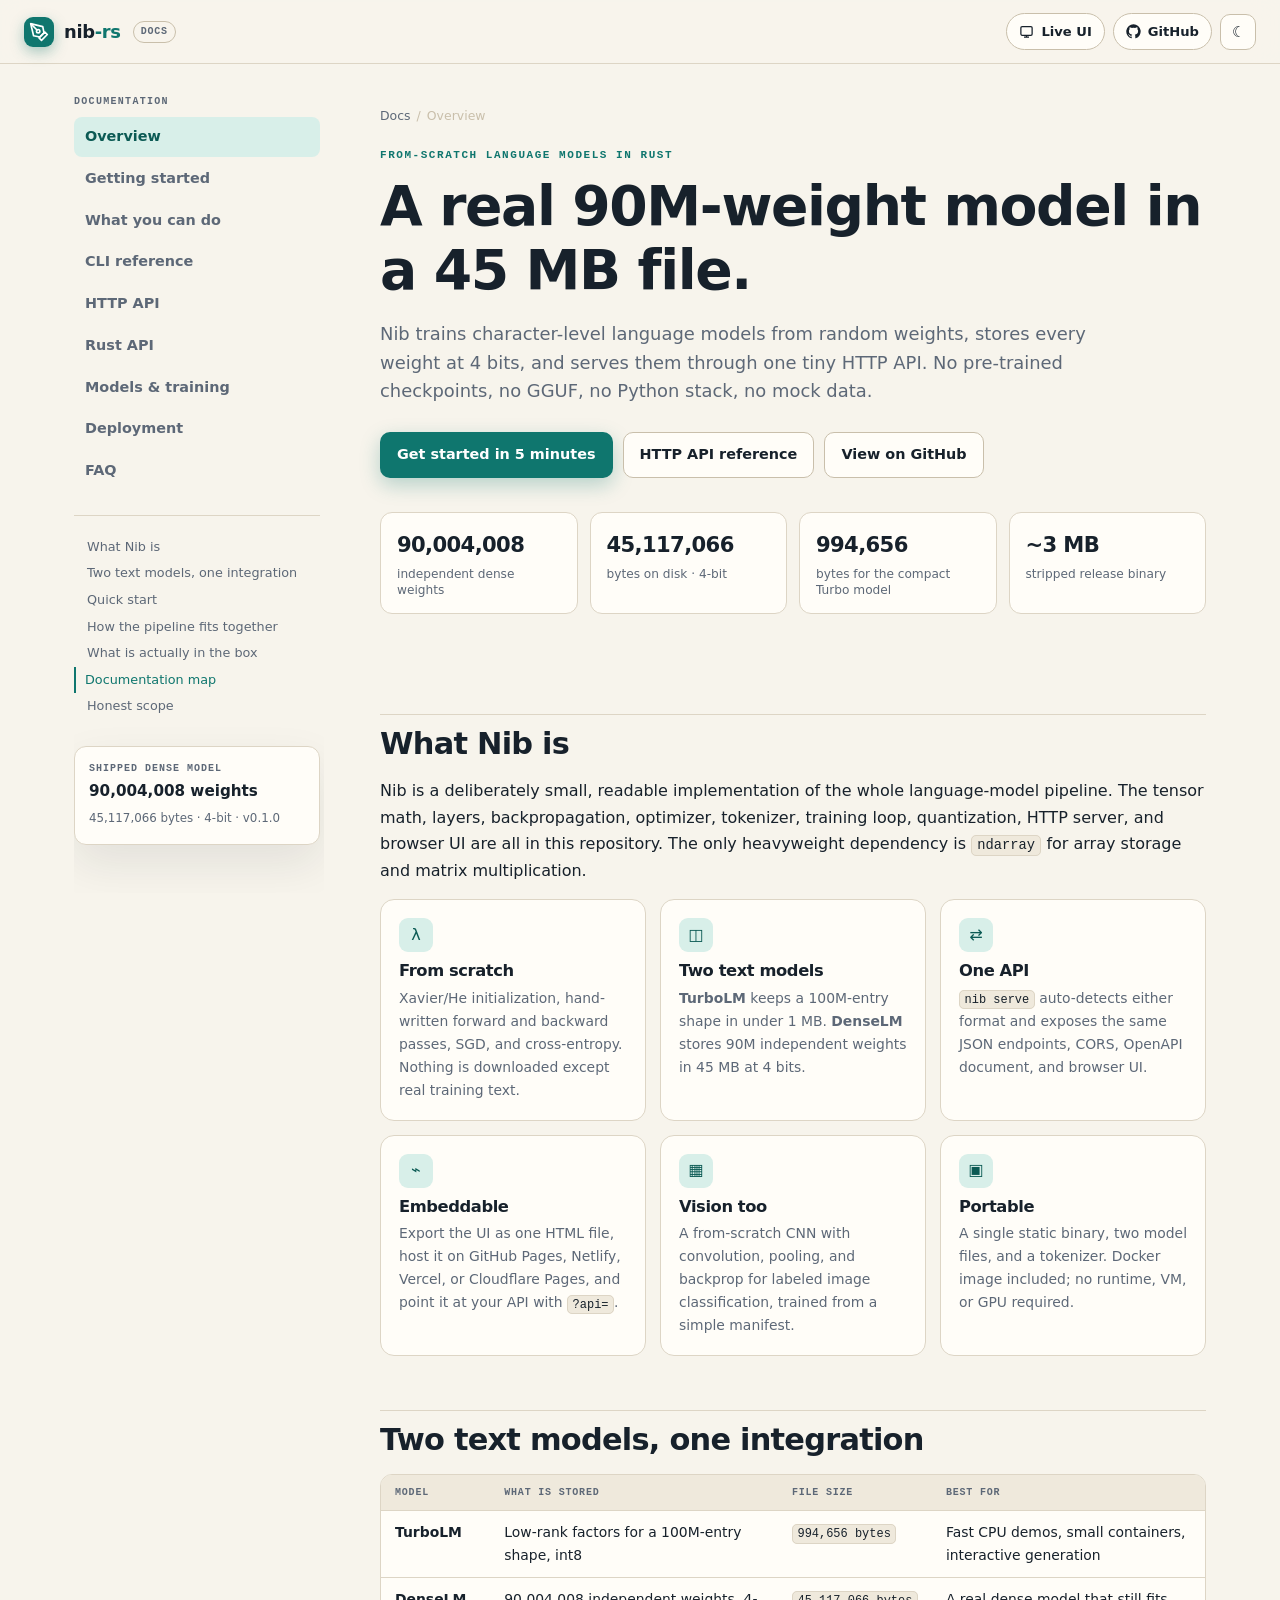
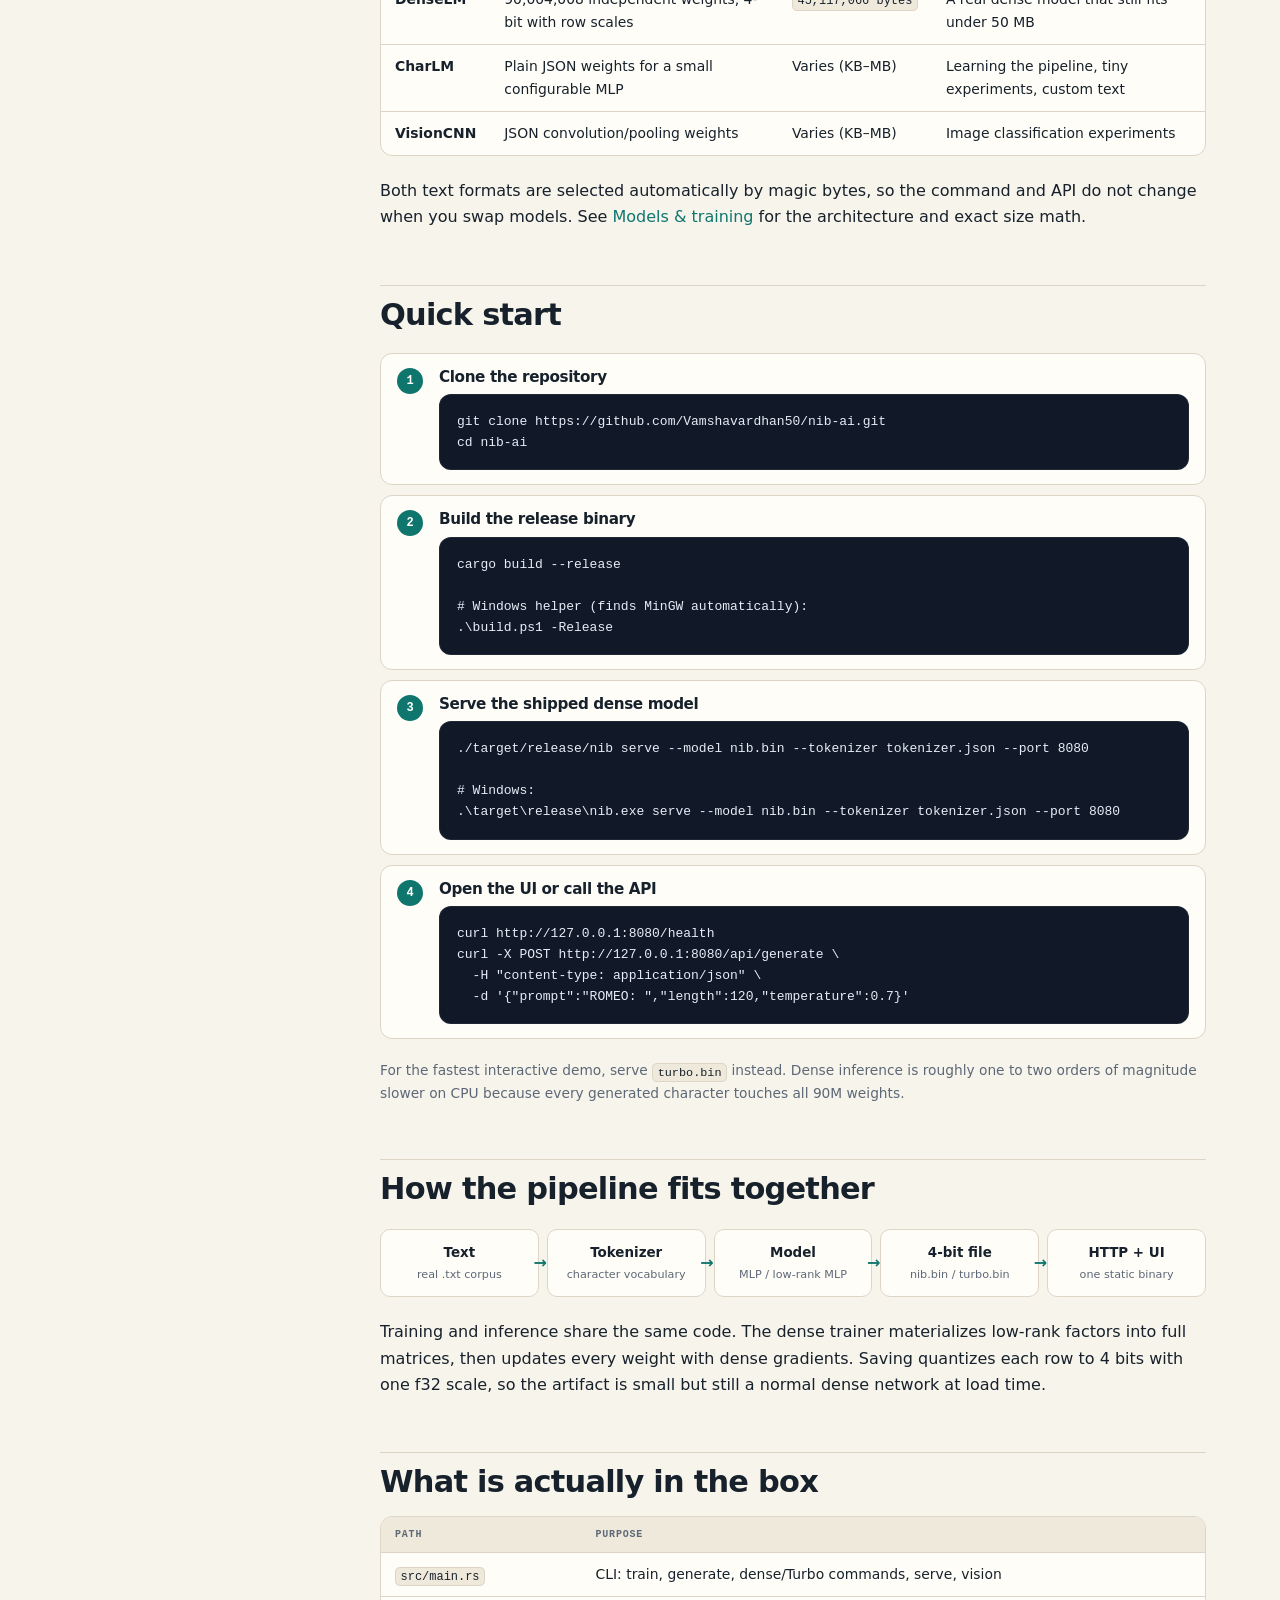
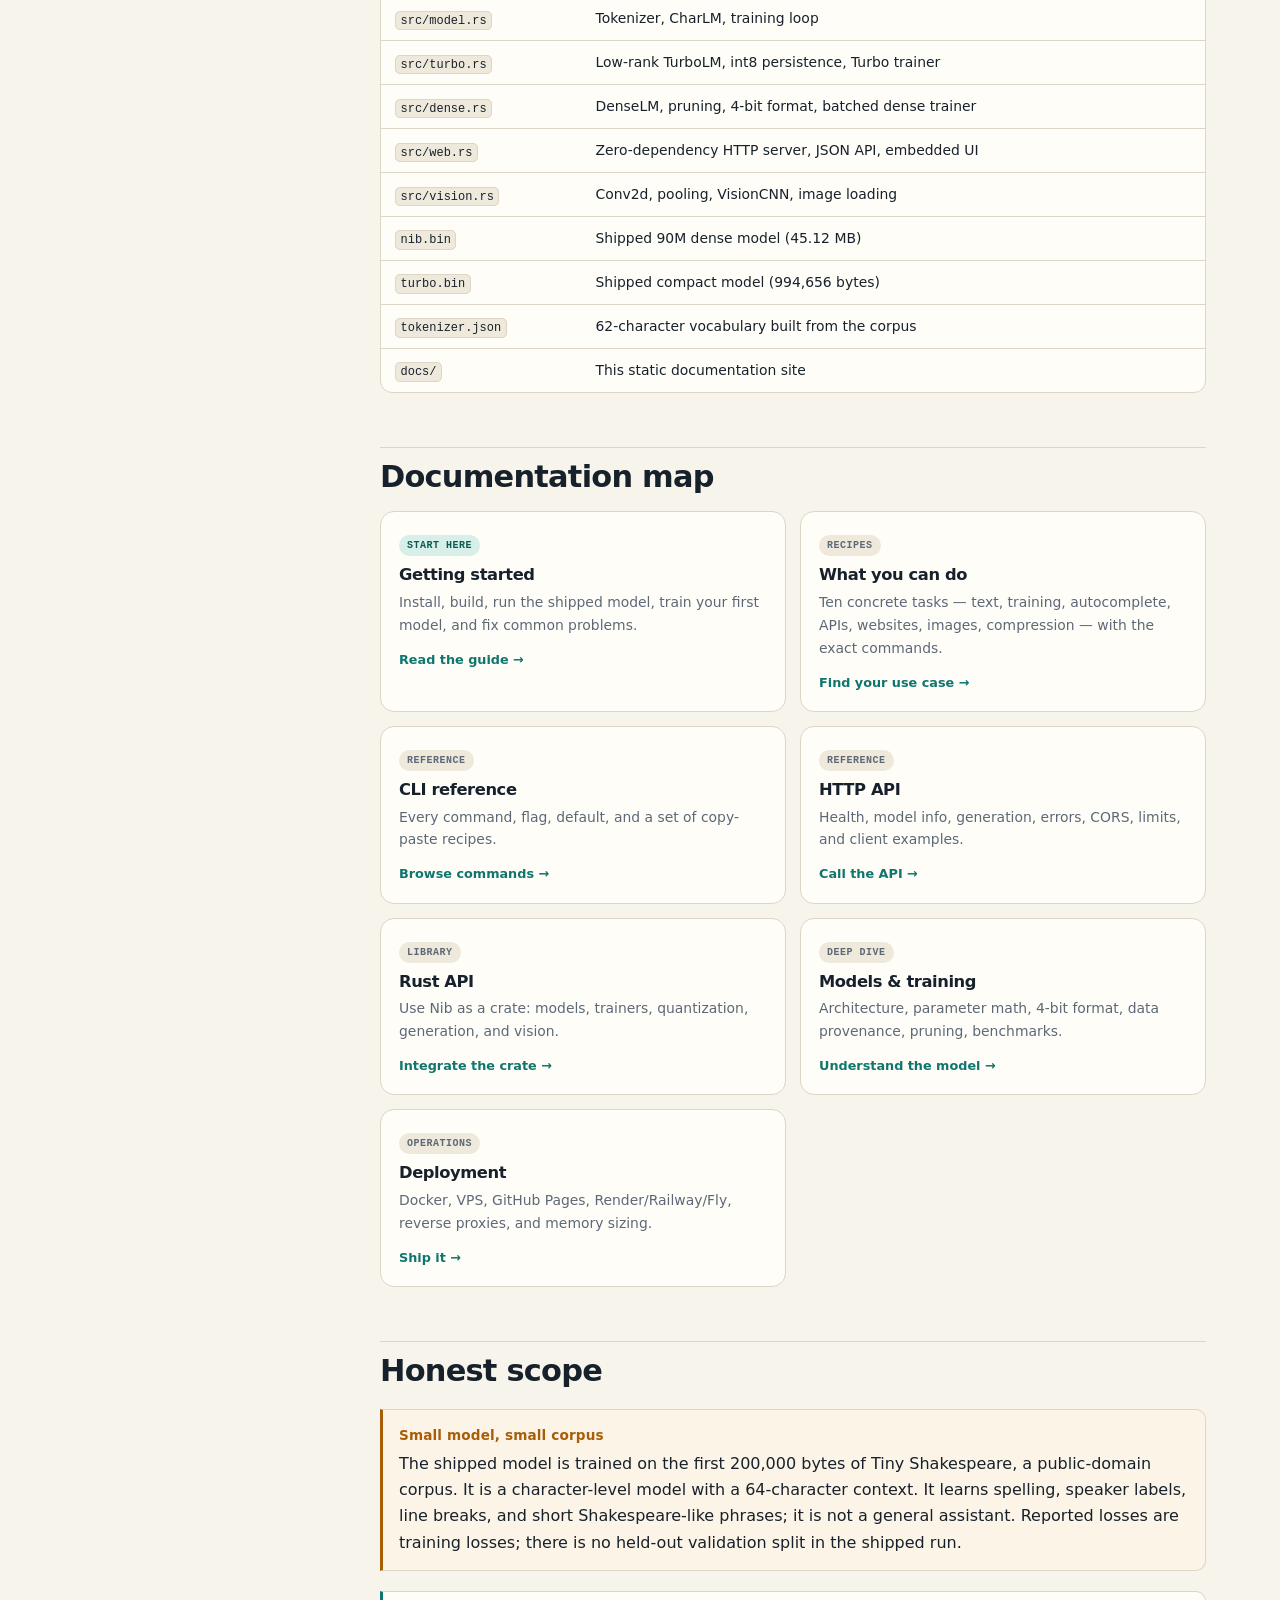
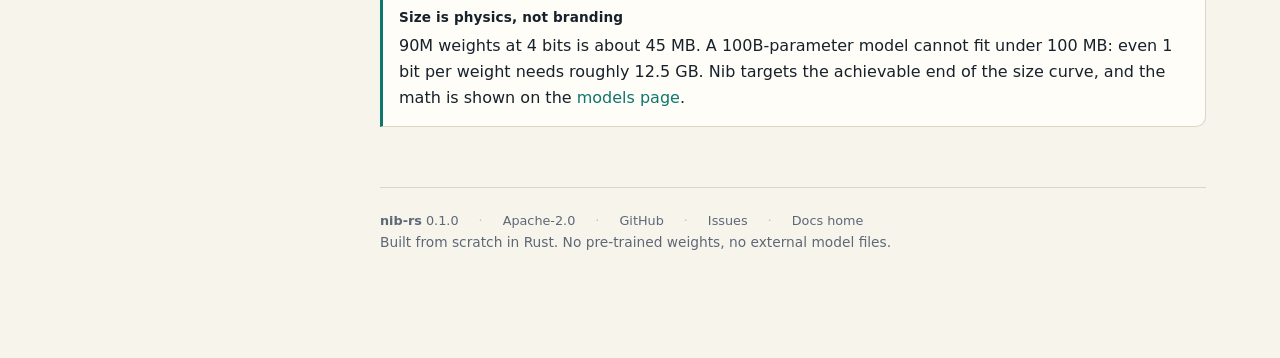
==== docs/index.html @ 8bdc263a "feat: ship pruned 90M dense model and full documentation site - Dense artifact is now 90,004,008 wei" ====
<!doctype html>
<html lang="en">
<head>
<meta charset="utf-8">
<meta name="viewport" content="width=device-width, initial-scale=1">
<title>nib-rs documentation</title>
<meta name="description" content="Nib is a from-scratch Rust language-model toolkit: a real 90M-weight model in a 45 MB file, a compact 1 MB model, a zero-dependency HTTP API, and an embeddable UI.">
<meta name="theme-color" content="#0f766e">
<link rel="canonical" href="https://vamshavardhan50.github.io/nib-ai/docs/">
<meta property="og:type" content="website">
<meta property="og:site_name" content="nib-rs docs">
<meta property="og:title" content="nib-rs documentation">
<meta property="og:description" content="Nib is a from-scratch Rust language-model toolkit: a real 90M-weight model in a 45 MB file, a compact 1 MB model, a zero-dependency HTTP API, and an embeddable UI.">
<meta property="og:url" content="https://vamshavardhan50.github.io/nib-ai/docs/">
<meta name="twitter:card" content="summary">
<link rel="icon" href="data:image/svg+xml,%3Csvg xmlns='http://www.w3.org/2000/svg' viewBox='0 0 32 32'%3E%3Crect width='32' height='32' rx='8' fill='%230f766e'/%3E%3Ctext x='16' y='23' font-family='monospace' font-size='20' font-weight='bold' fill='%23e8fdf5' text-anchor='middle'%3En%3C/text%3E%3C/svg%3E">
<link rel="stylesheet" href="style.css">
<script>
  try {
    var saved = localStorage.getItem("nib-docs-theme");
    if (saved === "light" || saved === "dark") document.documentElement.dataset.theme = saved;
  } catch (e) {}
</script>
</head>
<body>
<a class="skip" href="#main">Skip to content</a>

<header class="topbar">
  <a class="brand" href="index.html" aria-label="nib-rs documentation home">
    <svg class="brand-mark" viewBox="0 0 24 24" fill="none" stroke="currentColor" stroke-width="2" stroke-linecap="round" stroke-linejoin="round" aria-hidden="true">
      <path d="M12 19l7-7 3 3-7 7-3-3z"></path>
      <path d="M18 13l-1.5-7.5L2 2l3.5 14.5L13 18l5-5z"></path>
      <path d="M2 2l7.586 7.586"></path>
      <circle cx="11" cy="11" r="2"></circle>
    </svg>
    <span class="brand-name">nib<span class="brand-suffix">-rs</span></span>
    <span class="brand-tag">docs</span>
  </a>
  <div class="topbar-actions">
    <a class="pill" href="../index.html" title="Open the browser UI">
      <svg viewBox="0 0 24 24" fill="none" stroke="currentColor" stroke-width="2" aria-hidden="true"><rect x="3" y="4" width="18" height="14" rx="2"></rect><path d="M8 21h8M12 18v3"></path></svg>
      <span class="label">Live UI</span>
    </a>
    <a class="pill" href="https://github.com/Vamshavardhan50/nib-ai" rel="noopener" title="GitHub repository">
      <svg viewBox="0 0 24 24" fill="currentColor" aria-hidden="true"><path d="M12 .5a11.5 11.5 0 0 0-3.64 22.42c.58.1.79-.25.79-.56v-2.17c-3.22.7-3.9-1.37-3.9-1.37-.53-1.34-1.29-1.7-1.29-1.7-1.05-.72.08-.71.08-.71 1.16.08 1.77 1.2 1.77 1.2 1.03 1.77 2.7 1.26 3.36.96.1-.75.4-1.26.73-1.55-2.57-.29-5.27-1.28-5.27-5.7 0-1.26.45-2.29 1.19-3.1-.12-.29-.52-1.46.11-3.05 0 0 .97-.31 3.18 1.18a11 11 0 0 1 5.8 0c2.2-1.49 3.17-1.18 3.17-1.18.63 1.59.23 2.76.12 3.05.74.81 1.18 1.84 1.18 3.1 0 4.43-2.7 5.4-5.28 5.69.41.36.78 1.06.78 2.14v3.17c0 .31.21.67.8.56A11.5 11.5 0 0 0 12 .5z"></path></svg>
      <span class="label">GitHub</span>
    </a>
    <button class="icon-btn" id="themeToggle" type="button" aria-label="Toggle theme">☾</button>
    <button class="icon-btn" id="menuToggle" type="button" aria-label="Open navigation" aria-expanded="false" aria-controls="sidebar">☰</button>
  </div>
</header>

<div class="shell">
  <aside class="sidebar" id="sidebar">
    <nav aria-label="Documentation">
      <p class="nav-label">Documentation</p>
      <a href="index.html">Overview</a>
        <a href="getting-started.html">Getting started</a>
        <a href="use-cases.html">What you can do</a>
        <a href="cli.html">CLI reference</a>
        <a href="http-api.html">HTTP API</a>
        <a href="rust-api.html">Rust API</a>
        <a href="models.html">Models &amp; training</a>
        <a href="deployment.html">Deployment</a>
        <a href="faq.html">FAQ</a>
    </nav>
    <div class="toc" id="toc" aria-label="On this page"></div>
    <div class="sidebar-card">
      <span class="k">Shipped dense model</span>
      <span class="v">90,004,008 weights</span>
      <small>45,117,066 bytes · 4-bit · v0.1.0</small>
    </div>
  </aside>

  <main id="main">
    <article>
      <div class="crumbs"><a href="index.html">Docs</a> <span>/</span> <span>Overview</span></div>
      
<section class="hero">
  <p class="eyebrow">From-scratch language models in Rust</p>
  <h1>A real 90M-weight model in a 45&nbsp;MB file.</h1>
  <p class="lead">
    Nib trains character-level language models from random weights, stores every weight at
    4&nbsp;bits, and serves them through one tiny HTTP API. No pre-trained checkpoints, no GGUF,
    no Python stack, no mock data.
  </p>
  <div class="hero-actions">
    <a class="btn" href="getting-started.html">Get started in 5 minutes</a>
    <a class="btn secondary" href="http-api.html">HTTP API reference</a>
    <a class="btn secondary" href="https://github.com/Vamshavardhan50/nib-ai" rel="noopener">View on GitHub</a>
  </div>
  <div class="stats">
    <div class="stat"><b>90,004,008</b><span>independent dense weights</span></div>
    <div class="stat"><b>45,117,066</b><span>bytes on disk · 4-bit</span></div>
    <div class="stat"><b>994,656</b><span>bytes for the compact Turbo model</span></div>
    <div class="stat"><b>~3 MB</b><span>stripped release binary</span></div>
  </div>
</section>

<h2>What Nib is</h2>
<p>
  Nib is a deliberately small, readable implementation of the whole language-model pipeline.
  The tensor math, layers, backpropagation, optimizer, tokenizer, training loop, quantization,
  HTTP server, and browser UI are all in this repository. The only heavyweight dependency is
  <code>ndarray</code> for array storage and matrix multiplication.
</p>

<div class="grid three">
  <div class="card">
    <div class="feature-icon">λ</div>
    <h3>From scratch</h3>
    <p>Xavier/He initialization, hand-written forward and backward passes, SGD, and cross-entropy. Nothing is downloaded except real training text.</p>
  </div>
  <div class="card">
    <div class="feature-icon">◫</div>
    <h3>Two text models</h3>
    <p><strong>TurboLM</strong> keeps a 100M-entry shape in under 1 MB. <strong>DenseLM</strong> stores 90M independent weights in 45 MB at 4 bits.</p>
  </div>
  <div class="card">
    <div class="feature-icon">⇄</div>
    <h3>One API</h3>
    <p><code>nib serve</code> auto-detects either format and exposes the same JSON endpoints, CORS, OpenAPI document, and browser UI.</p>
  </div>
  <div class="card">
    <div class="feature-icon">⌁</div>
    <h3>Embeddable</h3>
    <p>Export the UI as one HTML file, host it on GitHub Pages, Netlify, Vercel, or Cloudflare Pages, and point it at your API with <code>?api=</code>.</p>
  </div>
  <div class="card">
    <div class="feature-icon">▦</div>
    <h3>Vision too</h3>
    <p>A from-scratch CNN with convolution, pooling, and backprop for labeled image classification, trained from a simple manifest.</p>
  </div>
  <div class="card">
    <div class="feature-icon">▣</div>
    <h3>Portable</h3>
    <p>A single static binary, two model files, and a tokenizer. Docker image included; no runtime, VM, or GPU required.</p>
  </div>
</div>

<h2>Two text models, one integration</h2>
<div class="table-wrap">
<table>
  <thead>
    <tr><th>Model</th><th>What is stored</th><th>File size</th><th>Best for</th></tr>
  </thead>
  <tbody>
    <tr>
      <td><strong>TurboLM</strong></td>
      <td>Low-rank factors for a 100M-entry shape, int8</td>
      <td><code>994,656 bytes</code></td>
      <td>Fast CPU demos, small containers, interactive generation</td>
    </tr>
    <tr>
      <td><strong>DenseLM</strong></td>
      <td>90,004,008 independent weights, 4-bit with row scales</td>
      <td><code>45,117,066 bytes</code></td>
      <td>A real dense model that still fits under 50 MB</td>
    </tr>
    <tr>
      <td><strong>CharLM</strong></td>
      <td>Plain JSON weights for a small configurable MLP</td>
      <td>Varies (KB–MB)</td>
      <td>Learning the pipeline, tiny experiments, custom text</td>
    </tr>
    <tr>
      <td><strong>VisionCNN</strong></td>
      <td>JSON convolution/pooling weights</td>
      <td>Varies (KB–MB)</td>
      <td>Image classification experiments</td>
    </tr>
  </tbody>
</table>
</div>
<p>
  Both text formats are selected automatically by magic bytes, so the command and API do not
  change when you swap models. See <a href="models.html">Models &amp; training</a> for the
  architecture and exact size math.
</p>

<h2>Quick start</h2>
<div class="steps">
  <div class="step">
    <div>
      <h4>Clone the repository</h4>
      <pre><code>git clone https://github.com/Vamshavardhan50/nib-ai.git
cd nib-ai</code></pre>
    </div>
  </div>
  <div class="step">
    <div>
      <h4>Build the release binary</h4>
      <pre><code>cargo build --release

# Windows helper (finds MinGW automatically):
.\build.ps1 -Release</code></pre>
    </div>
  </div>
  <div class="step">
    <div>
      <h4>Serve the shipped dense model</h4>
      <pre><code>./target/release/nib serve --model nib.bin --tokenizer tokenizer.json --port 8080

# Windows:
.\target\release\nib.exe serve --model nib.bin --tokenizer tokenizer.json --port 8080</code></pre>
    </div>
  </div>
  <div class="step">
    <div>
      <h4>Open the UI or call the API</h4>
      <pre><code>curl http://127.0.0.1:8080/health
curl -X POST http://127.0.0.1:8080/api/generate \
  -H "content-type: application/json" \
  -d '{"prompt":"ROMEO: ","length":120,"temperature":0.7}'</code></pre>
    </div>
  </div>
</div>
<p class="muted small">
  For the fastest interactive demo, serve <code>turbo.bin</code> instead. Dense inference is
  roughly one to two orders of magnitude slower on CPU because every generated character
  touches all 90M weights.
</p>

<h2>How the pipeline fits together</h2>
<div class="pipeline">
  <div class="pipe"><b>Text</b><span>real .txt corpus</span></div>
  <div class="pipe"><b>Tokenizer</b><span>character vocabulary</span></div>
  <div class="pipe"><b>Model</b><span>MLP / low-rank MLP</span></div>
  <div class="pipe"><b>4-bit file</b><span>nib.bin / turbo.bin</span></div>
  <div class="pipe"><b>HTTP + UI</b><span>one static binary</span></div>
</div>
<p>
  Training and inference share the same code. The dense trainer materializes low-rank factors
  into full matrices, then updates every weight with dense gradients. Saving quantizes each row
  to 4 bits with one f32 scale, so the artifact is small but still a normal dense network at
  load time.
</p>

<h2>What is actually in the box</h2>
<div class="table-wrap">
<table>
  <thead><tr><th>Path</th><th>Purpose</th></tr></thead>
  <tbody>
    <tr><td><code>src/main.rs</code></td><td>CLI: train, generate, dense/Turbo commands, serve, vision</td></tr>
    <tr><td><code>src/model.rs</code></td><td>Tokenizer, CharLM, training loop</td></tr>
    <tr><td><code>src/turbo.rs</code></td><td>Low-rank TurboLM, int8 persistence, Turbo trainer</td></tr>
    <tr><td><code>src/dense.rs</code></td><td>DenseLM, pruning, 4-bit format, batched dense trainer</td></tr>
    <tr><td><code>src/web.rs</code></td><td>Zero-dependency HTTP server, JSON API, embedded UI</td></tr>
    <tr><td><code>src/vision.rs</code></td><td>Conv2d, pooling, VisionCNN, image loading</td></tr>
    <tr><td><code>nib.bin</code></td><td>Shipped 90M dense model (45.12 MB)</td></tr>
    <tr><td><code>turbo.bin</code></td><td>Shipped compact model (994,656 bytes)</td></tr>
    <tr><td><code>tokenizer.json</code></td><td>62-character vocabulary built from the corpus</td></tr>
    <tr><td><code>docs/</code></td><td>This static documentation site</td></tr>
  </tbody>
</table>
</div>

<h2>Documentation map</h2>
<div class="grid two">
  <a class="card" href="getting-started.html">
    <span class="badge">Start here</span>
    <h3>Getting started</h3>
    <p>Install, build, run the shipped model, train your first model, and fix common problems.</p>
    <div class="card-arrow">Read the guide →</div>
  </a>
  <a class="card" href="use-cases.html">
    <span class="badge plain">Recipes</span>
    <h3>What you can do</h3>
    <p>Ten concrete tasks — text, training, autocomplete, APIs, websites, images, compression — with the exact commands.</p>
    <div class="card-arrow">Find your use case →</div>
  </a>
  <a class="card" href="cli.html">
    <span class="badge plain">Reference</span>
    <h3>CLI reference</h3>
    <p>Every command, flag, default, and a set of copy-paste recipes.</p>
    <div class="card-arrow">Browse commands →</div>
  </a>
  <a class="card" href="http-api.html">
    <span class="badge plain">Reference</span>
    <h3>HTTP API</h3>
    <p>Health, model info, generation, errors, CORS, limits, and client examples.</p>
    <div class="card-arrow">Call the API →</div>
  </a>
  <a class="card" href="rust-api.html">
    <span class="badge plain">Library</span>
    <h3>Rust API</h3>
    <p>Use Nib as a crate: models, trainers, quantization, generation, and vision.</p>
    <div class="card-arrow">Integrate the crate →</div>
  </a>
  <a class="card" href="models.html">
    <span class="badge plain">Deep dive</span>
    <h3>Models &amp; training</h3>
    <p>Architecture, parameter math, 4-bit format, data provenance, pruning, benchmarks.</p>
    <div class="card-arrow">Understand the model →</div>
  </a>
  <a class="card" href="deployment.html">
    <span class="badge plain">Operations</span>
    <h3>Deployment</h3>
    <p>Docker, VPS, GitHub Pages, Render/Railway/Fly, reverse proxies, and memory sizing.</p>
    <div class="card-arrow">Ship it →</div>
  </a>
</div>

<h2>Honest scope</h2>
<div class="callout warn">
  <strong>Small model, small corpus</strong>
  <p>
    The shipped model is trained on the first 200,000 bytes of Tiny Shakespeare, a
    public-domain corpus. It is a character-level model with a 64-character context. It learns
    spelling, speaker labels, line breaks, and short Shakespeare-like phrases; it is not a
    general assistant. Reported losses are training losses; there is no held-out validation
    split in the shipped run.
  </p>
</div>
<div class="callout">
  <strong>Size is physics, not branding</strong>
  <p>
    90M weights at 4 bits is about 45 MB. A 100B-parameter model cannot fit under 100 MB:
    even 1 bit per weight needs roughly 12.5 GB. Nib targets the achievable end of the size
    curve, and the math is shown on the <a href="models.html#size-math">models page</a>.
  </p>
</div>

      <footer class="footer">
        <div class="footer-row">
          <span><strong>nib-rs</strong> 0.1.0</span>
          <span class="dotsep">·</span>
          <span>Apache-2.0</span>
          <span class="dotsep">·</span>
          <a href="https://github.com/Vamshavardhan50/nib-ai" rel="noopener">GitHub</a>
          <span class="dotsep">·</span>
          <a href="https://github.com/Vamshavardhan50/nib-ai/issues" rel="noopener">Issues</a>
          <span class="dotsep">·</span>
          <a href="index.html">Docs home</a>
        </div>
        <p class="small muted">Built from scratch in Rust. No pre-trained weights, no external model files.</p>
      </footer>
    </article>
  </main>
</div>

<script src="docs.js" defer></script>
</body>
</html>
---- docs/style.css ----
/* nib-rs documentation — zero external assets */
:root {
  --bg: #f7f4ec;
  --bg-elev: #fffdf8;
  --bg-soft: #efe9dc;
  --bg-code: #111827;
  --text: #17212b;
  --muted: #5d6877;
  --line: #ddd5c5;
  --line-strong: #c9bfab;
  --accent: #0f766e;
  --accent-strong: #0b5a54;
  --accent-soft: #d8efe9;
  --amber: #a85d08;
  --amber-soft: #f8ead2;
  --danger: #b42318;
  --shadow: 0 18px 45px rgba(23, 33, 43, 0.09);
  --radius: 14px;
  --sidebar: 250px;
  --max: 1180px;
  --mono: ui-monospace, SFMono-Regular, "SF Mono", Menlo, Consolas, "Liberation Mono", monospace;
  --sans: ui-sans-serif, system-ui, -apple-system, "Segoe UI", Roboto, Helvetica, Arial, sans-serif;
  --serif: ui-serif, Georgia, "Times New Roman", serif;
}

[data-theme="dark"] {
  --bg: #0c1220;
  --bg-elev: #121a2a;
  --bg-soft: #1a2436;
  --bg-code: #070b13;
  --text: #e8edf5;
  --muted: #9aa7ba;
  --line: #263248;
  --line-strong: #36445d;
  --accent: #5eead4;
  --accent-strong: #99f6e4;
  --accent-soft: #123b3a;
  --amber: #fbbf24;
  --amber-soft: #3a2b10;
  --danger: #fca5a5;
  --shadow: 0 18px 45px rgba(0, 0, 0, 0.35);
}

@media (prefers-color-scheme: dark) {
  :root:not([data-theme="light"]) {
    --bg: #0c1220;
    --bg-elev: #121a2a;
    --bg-soft: #1a2436;
    --bg-code: #070b13;
    --text: #e8edf5;
    --muted: #9aa7ba;
    --line: #263248;
    --line-strong: #36445d;
    --accent: #5eead4;
    --accent-strong: #99f6e4;
    --accent-soft: #123b3a;
    --amber: #fbbf24;
    --amber-soft: #3a2b10;
    --danger: #fca5a5;
    --shadow: 0 18px 45px rgba(0, 0, 0, 0.35);
  }
}

* { box-sizing: border-box; }

html {
  scroll-behavior: smooth;
  scroll-padding-top: 92px;
}

body {
  margin: 0;
  background:
    radial-gradient(1200px 500px at 85% -10%, color-mix(in srgb, var(--accent) 9%, transparent), transparent 65%),
    var(--bg);
  color: var(--text);
  font: 16px/1.65 var(--sans);
  -webkit-font-smoothing: antialiased;
  text-rendering: optimizeLegibility;
}

a { color: var(--accent); text-decoration: none; }
a:hover { color: var(--accent-strong); text-decoration: underline; text-underline-offset: 3px; }

img, svg { max-width: 100%; }

.skip {
  position: absolute;
  left: -999px;
  top: 8px;
  z-index: 100;
  background: var(--bg-elev);
  padding: 10px 14px;
  border-radius: 8px;
}
.skip:focus { left: 8px; }

/* ---------- top bar ---------- */
.topbar {
  position: sticky;
  top: 0;
  z-index: 40;
  display: flex;
  align-items: center;
  gap: 18px;
  height: 64px;
  padding: 0 24px;
  border-bottom: 1px solid var(--line);
  background: color-mix(in srgb, var(--bg) 88%, transparent);
  backdrop-filter: saturate(150%) blur(12px);
}

.brand {
  display: inline-flex;
  align-items: center;
  gap: 10px;
  color: var(--text);
  font-weight: 800;
  letter-spacing: -0.02em;
}
.brand:hover { text-decoration: none; color: var(--text); }
.brand-mark {
  width: 30px;
  height: 30px;
  border-radius: 9px;
  background: var(--accent);
  color: #fff;
  padding: 5px;
  box-shadow: 0 5px 14px color-mix(in srgb, var(--accent) 35%, transparent);
}
.brand-name { font-size: 1.12rem; }
.brand-suffix { color: var(--accent); }
.brand-tag {
  margin-left: 2px;
  padding: 2px 7px;
  border: 1px solid var(--line-strong);
  border-radius: 999px;
  color: var(--muted);
  font: 600 10px/1.6 var(--mono);
  letter-spacing: 0.08em;
  text-transform: uppercase;
}

.topbar-actions {
  display: flex;
  align-items: center;
  gap: 8px;
  margin-left: auto;
}

.pill {
  display: inline-flex;
  align-items: center;
  gap: 7px;
  padding: 7px 12px;
  border: 1px solid var(--line-strong);
  border-radius: 999px;
  color: var(--text);
  background: var(--bg-elev);
  font-size: 0.82rem;
  font-weight: 650;
  white-space: nowrap;
}
.pill:hover { border-color: var(--accent); color: var(--accent); text-decoration: none; }
.pill svg { width: 15px; height: 15px; }

.icon-btn {
  display: inline-grid;
  place-items: center;
  width: 36px;
  height: 36px;
  border: 1px solid var(--line-strong);
  border-radius: 10px;
  background: var(--bg-elev);
  color: var(--text);
  cursor: pointer;
  font-size: 0.95rem;
}
.icon-btn:hover { border-color: var(--accent); color: var(--accent); }
#menuToggle { display: none; }

/* ---------- layout ---------- */
.shell {
  display: grid;
  grid-template-columns: var(--sidebar) minmax(0, 1fr);
  gap: 56px;
  width: 100%;
  max-width: var(--max);
  margin: 0 auto;
  padding: 0 24px;
}

.sidebar {
  position: sticky;
  top: 64px;
  align-self: start;
  max-height: calc(100vh - 64px);
  overflow-y: auto;
  padding: 30px 4px 48px 0;
  scrollbar-width: thin;
}

.nav-label {
  margin: 0 0 8px;
  color: var(--muted);
  font: 700 10px/1.5 var(--mono);
  letter-spacing: 0.13em;
  text-transform: uppercase;
}

.sidebar nav a {
  display: block;
  margin: 2px 0;
  padding: 8px 11px;
  border-radius: 8px;
  color: var(--muted);
  font-size: 0.9rem;
  font-weight: 600;
}
.sidebar nav a:hover { background: var(--bg-soft); color: var(--text); text-decoration: none; }
.sidebar nav a.active {
  background: var(--accent-soft);
  color: var(--accent-strong);
}
[data-theme="dark"] .sidebar nav a.active { color: var(--accent); }

.toc {
  margin: 24px 0 0;
  padding-top: 18px;
  border-top: 1px solid var(--line);
}
.toc a {
  display: block;
  padding: 4px 11px;
  color: var(--muted);
  font-size: 0.8rem;
  line-height: 1.45;
  border-left: 2px solid transparent;
  border-radius: 0;
}
.toc a:hover { color: var(--text); text-decoration: none; }
.toc a.active { color: var(--accent); border-left-color: var(--accent); padding-left: 9px; }
.toc a.toc-h3 { padding-left: 22px; font-size: 0.76rem; }
.toc:empty { display: none; }

.sidebar-card {
  margin-top: 26px;
  padding: 14px;
  border: 1px solid var(--line);
  border-radius: 12px;
  background: var(--bg-elev);
  box-shadow: var(--shadow);
}
.sidebar-card .k {
  display: block;
  color: var(--muted);
  font: 700 10px/1.5 var(--mono);
  letter-spacing: 0.1em;
  text-transform: uppercase;
}
.sidebar-card .v { display: block; margin-top: 3px; font-weight: 800; font-size: 0.95rem; }
.sidebar-card small { color: var(--muted); font-size: 0.74rem; }

main {
  min-width: 0;
  padding: 42px 0 90px;
}

article { max-width: 860px; }

/* ---------- typography ---------- */
h1, h2, h3, h4 {
  color: var(--text);
  line-height: 1.15;
  letter-spacing: -0.025em;
  scroll-margin-top: 88px;
}
h1 { margin: 0 0 18px; font-size: clamp(2.15rem, 4.6vw, 3.45rem); font-weight: 850; }
h2 {
  margin: 54px 0 16px;
  padding-top: 12px;
  font-size: clamp(1.45rem, 2.8vw, 1.9rem);
  font-weight: 800;
  border-top: 1px solid var(--line);
}
h3 { margin: 32px 0 10px; font-size: 1.18rem; font-weight: 750; }
h4 { margin: 24px 0 8px; font-size: 1rem; font-weight: 750; }
p { margin: 0 0 15px; }
.lead { color: var(--muted); font-size: 1.12rem; line-height: 1.6; max-width: 760px; }
.eyebrow {
  margin: 0 0 12px;
  color: var(--accent);
  font: 750 11px/1.5 var(--mono);
  letter-spacing: 0.14em;
  text-transform: uppercase;
}
.muted { color: var(--muted); }
.small { font-size: 0.86rem; }
.center { text-align: center; }
hr { border: 0; border-top: 1px solid var(--line); margin: 36px 0; }

.anchor {
  margin-left: 8px;
  color: var(--line-strong);
  font-weight: 400;
  opacity: 0;
  transition: opacity 0.15s ease;
}
h2:hover .anchor, h3:hover .anchor { opacity: 1; text-decoration: none; }

ul, ol { margin: 0 0 16px; padding-left: 24px; }
li { margin: 5px 0; }
li > ul, li > ol { margin: 5px 0 7px; }
strong { font-weight: 750; }

blockquote {
  margin: 20px 0;
  padding: 4px 0 4px 18px;
  border-left: 3px solid var(--accent);
  color: var(--muted);
}

/* ---------- hero ---------- */
.hero { padding: 10px 0 8px; }
.hero .lead { margin-bottom: 26px; }
.hero-actions { display: flex; flex-wrap: wrap; gap: 10px; margin: 0 0 34px; }

.btn {
  display: inline-flex;
  align-items: center;
  gap: 8px;
  padding: 10px 16px;
  border: 1px solid transparent;
  border-radius: 10px;
  background: var(--accent);
  color: #fff;
  font-size: 0.9rem;
  font-weight: 750;
  box-shadow: 0 7px 20px color-mix(in srgb, var(--accent) 28%, transparent);
}
.btn:hover { background: var(--accent-strong); color: #fff; text-decoration: none; }
.btn.secondary {
  background: var(--bg-elev);
  border-color: var(--line-strong);
  color: var(--text);
  box-shadow: none;
}
.btn.secondary:hover { border-color: var(--accent); color: var(--accent); }

.stats {
  display: grid;
  grid-template-columns: repeat(4, minmax(0, 1fr));
  gap: 12px;
  margin: 0 0 38px;
}
.stat {
  padding: 15px 16px;
  border: 1px solid var(--line);
  border-radius: 12px;
  background: var(--bg-elev);
}
.stat b { display: block; font-size: 1.32rem; letter-spacing: -0.03em; }
.stat span { display: block; margin-top: 3px; color: var(--muted); font-size: 0.76rem; line-height: 1.35; }

/* ---------- cards ---------- */
.grid { display: grid; gap: 14px; }
.grid.two { grid-template-columns: repeat(2, minmax(0, 1fr)); }
.grid.three { grid-template-columns: repeat(3, minmax(0, 1fr)); }

.card {
  display: block;
  padding: 18px;
  border: 1px solid var(--line);
  border-radius: var(--radius);
  background: var(--bg-elev);
  color: var(--text);
  box-shadow: 0 1px 0 rgba(255, 255, 255, 0.03);
}
a.card:hover {
  border-color: var(--accent);
  text-decoration: none;
  transform: translateY(-1px);
  box-shadow: var(--shadow);
}
.card h3 { margin: 0 0 6px; font-size: 1.02rem; }
.card p { margin: 0; color: var(--muted); font-size: 0.87rem; }
.card .badge { margin-bottom: 10px; }
.card-arrow { margin-top: 12px; color: var(--accent); font-size: 0.8rem; font-weight: 700; }

.feature-icon {
  display: inline-grid;
  place-items: center;
  width: 34px;
  height: 34px;
  margin-bottom: 10px;
  border-radius: 9px;
  background: var(--accent-soft);
  color: var(--accent-strong);
  font-size: 1rem;
}
[data-theme="dark"] .feature-icon { color: var(--accent); }

.badge {
  display: inline-flex;
  align-items: center;
  gap: 5px;
  padding: 2px 8px;
  border-radius: 999px;
  background: var(--accent-soft);
  color: var(--accent-strong);
  font: 700 10px/1.7 var(--mono);
  letter-spacing: 0.05em;
  text-transform: uppercase;
}
[data-theme="dark"] .badge { color: var(--accent); }
.badge.amber { background: var(--amber-soft); color: var(--amber); }
.badge.plain { background: var(--bg-soft); color: var(--muted); }

/* ---------- code ---------- */
code {
  padding: 0.14em 0.38em;
  border: 1px solid var(--line);
  border-radius: 5px;
  background: var(--bg-soft);
  color: var(--text);
  font: 0.86em/1.5 var(--mono);
  overflow-wrap: anywhere;
}
pre {
  position: relative;
  margin: 16px 0 20px;
  padding: 17px 18px;
  border-radius: 12px;
  background: var(--bg-code);
  color: #e6edf7;
  overflow-x: auto;
  font: 13px/1.62 var(--mono);
  box-shadow: inset 0 0 0 1px rgba(255, 255, 255, 0.06);
}
pre code {
  padding: 0;
  border: 0;
  background: transparent;
  color: inherit;
  font: inherit;
  overflow-wrap: normal;
}
pre .cmt { color: #8b9bb4; }
pre .str { color: #a7f3d0; }
pre .kw { color: #93c5fd; }
.copy {
  position: absolute;
  top: 9px;
  right: 9px;
  padding: 4px 8px;
  border: 1px solid #334155;
  border-radius: 6px;
  background: #1e293b;
  color: #cbd5e1;
  font: 600 10px/1.5 var(--mono);
  cursor: pointer;
  opacity: 0;
  transition: opacity 0.15s ease;
}
pre:hover .copy, .copy:focus { opacity: 1; }
.copy:hover { border-color: #64748b; color: #fff; }

.terminal { border-top: 3px solid var(--accent); }

/* ---------- tables ---------- */
.table-wrap {
  margin: 16px 0 22px;
  overflow-x: auto;
  border: 1px solid var(--line);
  border-radius: 12px;
  background: var(--bg-elev);
}
table { width: 100%; border-collapse: collapse; font-size: 0.87rem; }
th, td { padding: 10px 14px; text-align: left; vertical-align: top; border-bottom: 1px solid var(--line); }
th {
  background: var(--bg-soft);
  color: var(--muted);
  font: 700 10px/1.5 var(--mono);
  letter-spacing: 0.08em;
  text-transform: uppercase;
  white-space: nowrap;
}
tr:last-child td { border-bottom: 0; }
td code { white-space: nowrap; }
td.num, th.num { text-align: right; font-variant-numeric: tabular-nums; }

/* ---------- callouts ---------- */
.callout {
  margin: 20px 0;
  padding: 14px 16px;
  border: 1px solid var(--line);
  border-left: 3px solid var(--accent);
  border-radius: 0 10px 10px 0;
  background: var(--bg-elev);
}
.callout > strong:first-child { display: block; margin-bottom: 4px; font-size: 0.85rem; letter-spacing: 0.01em; }
.callout p:last-child { margin-bottom: 0; }
.callout.warn { border-left-color: var(--amber); background: color-mix(in srgb, var(--amber-soft) 45%, var(--bg-elev)); }
.callout.warn > strong:first-child { color: var(--amber); }
.callout.danger { border-left-color: var(--danger); }
.callout.danger > strong:first-child { color: var(--danger); }

/* ---------- steps ---------- */
.steps { display: grid; gap: 10px; margin: 20px 0; counter-reset: step; }
.step {
  display: grid;
  grid-template-columns: 30px minmax(0, 1fr);
  gap: 12px;
  padding: 14px 16px;
  border: 1px solid var(--line);
  border-radius: 12px;
  background: var(--bg-elev);
}
.step::before {
  counter-increment: step;
  content: counter(step);
  display: grid;
  place-items: center;
  width: 26px;
  height: 26px;
  border-radius: 50%;
  background: var(--accent);
  color: #fff;
  font: 750 12px/1 var(--mono);
}
.step h4 { margin: 1px 0 4px; font-size: 0.95rem; }
.step p { margin: 0; color: var(--muted); font-size: 0.86rem; }
.step pre { margin: 8px 0 0; }

/* ---------- pipeline ---------- */
.pipeline {
  display: grid;
  grid-template-columns: repeat(5, minmax(0, 1fr));
  gap: 8px;
  margin: 22px 0;
}
.pipe {
  position: relative;
  padding: 12px 10px;
  border: 1px solid var(--line);
  border-radius: 10px;
  background: var(--bg-elev);
  text-align: center;
}
.pipe b { display: block; font-size: 0.84rem; }
.pipe span { display: block; margin-top: 2px; color: var(--muted); font-size: 0.7rem; }
.pipe:not(:last-child)::after {
  content: "→";
  position: absolute;
  right: -9px;
  top: 50%;
  transform: translateY(-50%);
  color: var(--accent);
  font-weight: 800;
  z-index: 1;
}

/* ---------- breadcrumbs / page meta ---------- */
.page-meta {
  display: flex;
  flex-wrap: wrap;
  align-items: center;
  gap: 8px;
  margin: 0 0 22px;
  color: var(--muted);
  font-size: 0.78rem;
}
.crumbs { display: flex; flex-wrap: wrap; align-items: center; gap: 6px; margin-bottom: 10px; color: var(--muted); font-size: 0.78rem; }
.crumbs a { color: var(--muted); }
.crumbs span { color: var(--line-strong); }

/* ---------- footer ---------- */
.footer {
  margin-top: 60px;
  padding-top: 22px;
  border-top: 1px solid var(--line);
  color: var(--muted);
  font-size: 0.8rem;
}
.footer-row { display: flex; flex-wrap: wrap; gap: 10px 20px; align-items: center; }
.footer a { color: var(--muted); }
.footer a:hover { color: var(--accent); }
.footer .dotsep { color: var(--line-strong); }

/* ---------- misc ---------- */
.kbd {
  display: inline-block;
  padding: 1px 6px;
  border: 1px solid var(--line-strong);
  border-bottom-width: 2px;
  border-radius: 5px;
  background: var(--bg-elev);
  font: 0.78em var(--mono);
}
.checklist { list-style: none; padding-left: 0; }
.checklist li { position: relative; padding-left: 25px; }
.checklist li::before { content: "✓"; position: absolute; left: 0; color: var(--accent); font-weight: 800; }

details {
  margin: 12px 0;
  padding: 12px 14px;
  border: 1px solid var(--line);
  border-radius: 10px;
  background: var(--bg-elev);
}
summary { cursor: pointer; font-weight: 700; font-size: 0.9rem; }
details[open] summary { margin-bottom: 8px; }
details p:last-child { margin-bottom: 0; }

.overflow-note { color: var(--muted); font-size: 0.78rem; margin-top: -8px; }

@media (max-width: 1000px) {
  :root { --sidebar: 220px; }
  .shell { gap: 34px; }
  .stats { grid-template-columns: repeat(2, minmax(0, 1fr)); }
  .grid.three { grid-template-columns: repeat(2, minmax(0, 1fr)); }
  .pipeline { grid-template-columns: repeat(3, minmax(0, 1fr)); }
  .pipe:nth-child(3)::after { display: none; }
}

@media (max-width: 820px) {
  body.nav-open { overflow: hidden; }
  .topbar { padding: 0 16px; height: 58px; }
  .brand-tag { display: none; }
  #menuToggle { display: inline-grid; }
  .pill .label { display: none; }
  .pill { padding: 8px 9px; }
  .shell { display: block; padding: 0 18px; }
  .sidebar {
    position: fixed;
    top: 58px;
    left: 0;
    z-index: 35;
    width: min(310px, 86vw);
    height: calc(100vh - 58px);
    max-height: none;
    padding: 22px 18px 40px;
    background: var(--bg-elev);
    border-right: 1px solid var(--line);
    transform: translateX(-105%);
    transition: transform 0.2s ease;
    box-shadow: var(--shadow);
  }
  body.nav-open .sidebar { transform: translateX(0); }
  main { padding-top: 30px; }
  h1 { font-size: clamp(2rem, 9vw, 2.8rem); }
  .grid.two, .grid.three { grid-template-columns: 1fr; }
}

@media (max-width: 560px) {
  .stats { grid-template-columns: 1fr 1fr; }
  .pipeline { grid-template-columns: 1fr 1fr; }
  .pipe:nth-child(2)::after, .pipe:nth-child(4)::after { display: none; }
  .hero-actions .btn { width: 100%; justify-content: center; }
  th, td { padding: 9px 11px; }
}

@media (prefers-reduced-motion: reduce) {
  html { scroll-behavior: auto; }
  *, *::before, *::after { transition: none !important; animation: none !important; }
}

@media print {
  .topbar, .sidebar, .copy, .hero-actions { display: none !important; }
  .shell { display: block; max-width: none; }
  main { padding: 0; }
  pre { box-shadow: none; border: 1px solid #ccc; }
}
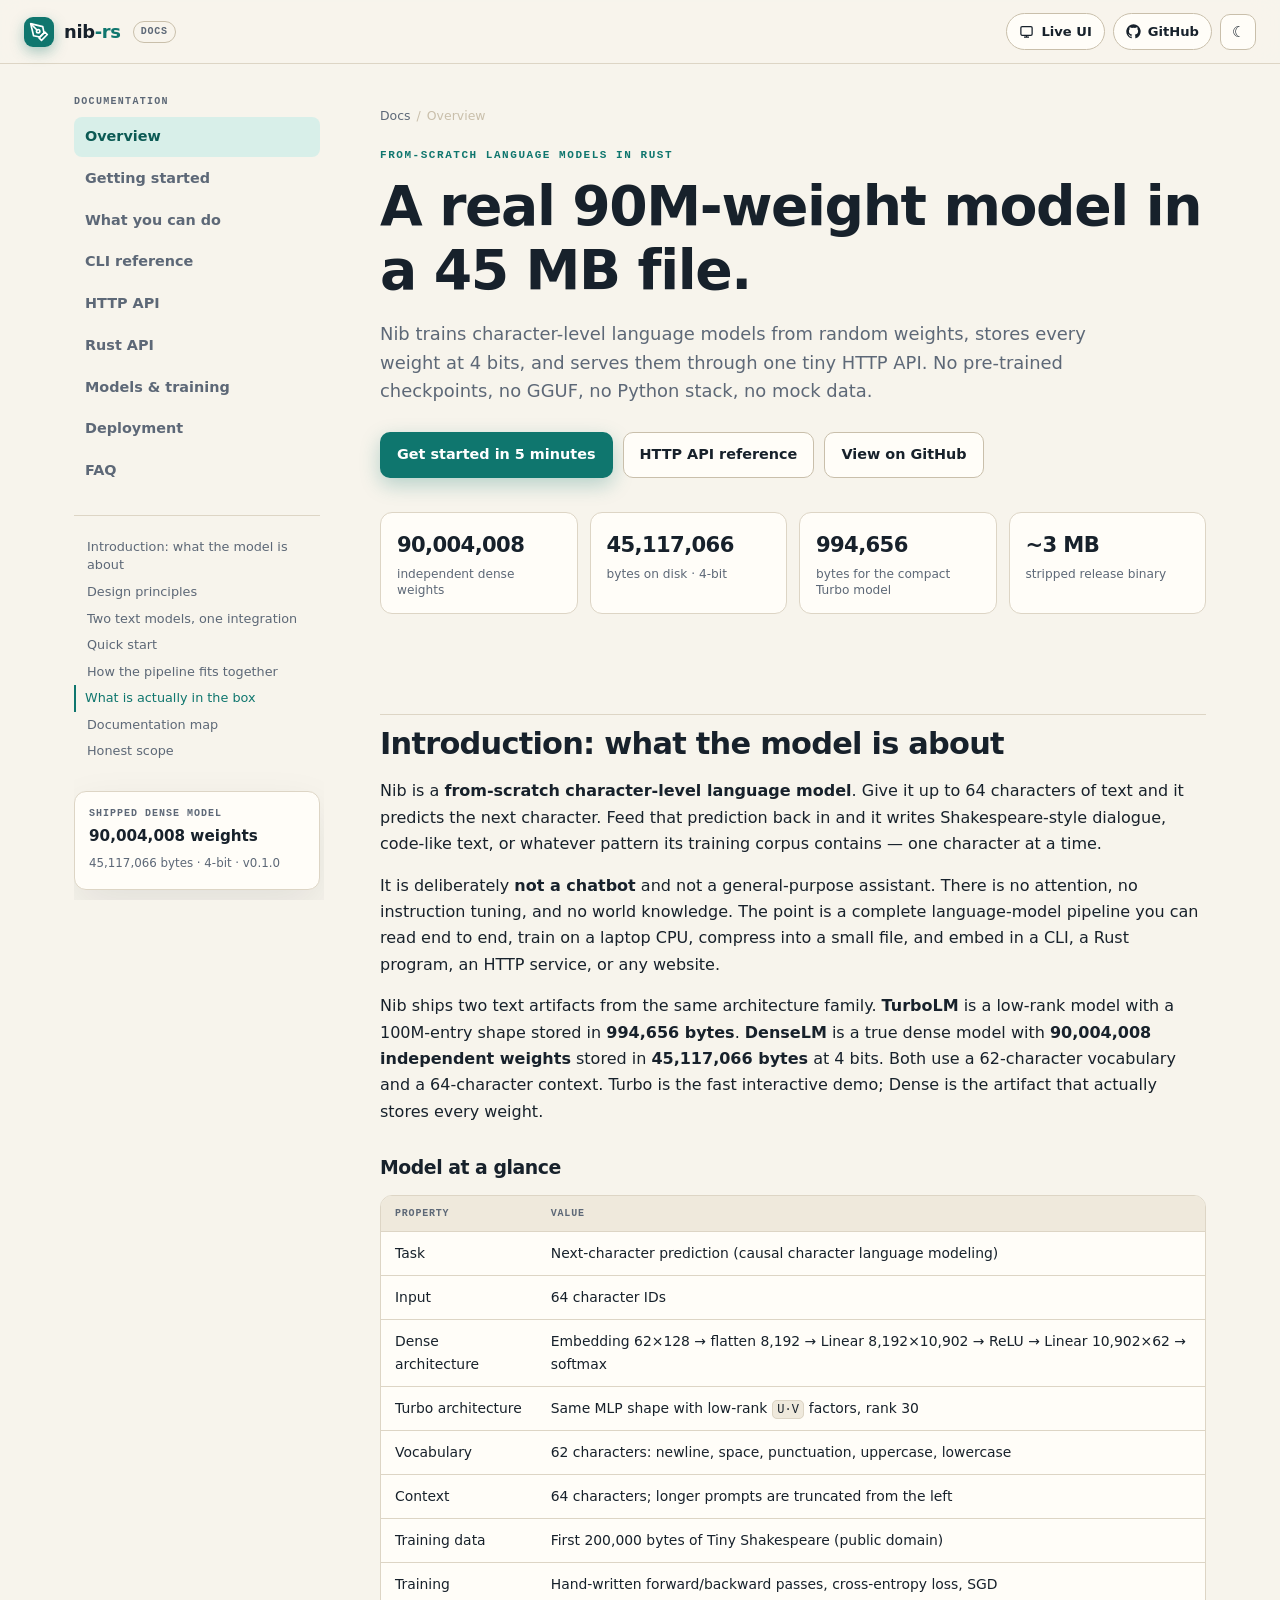
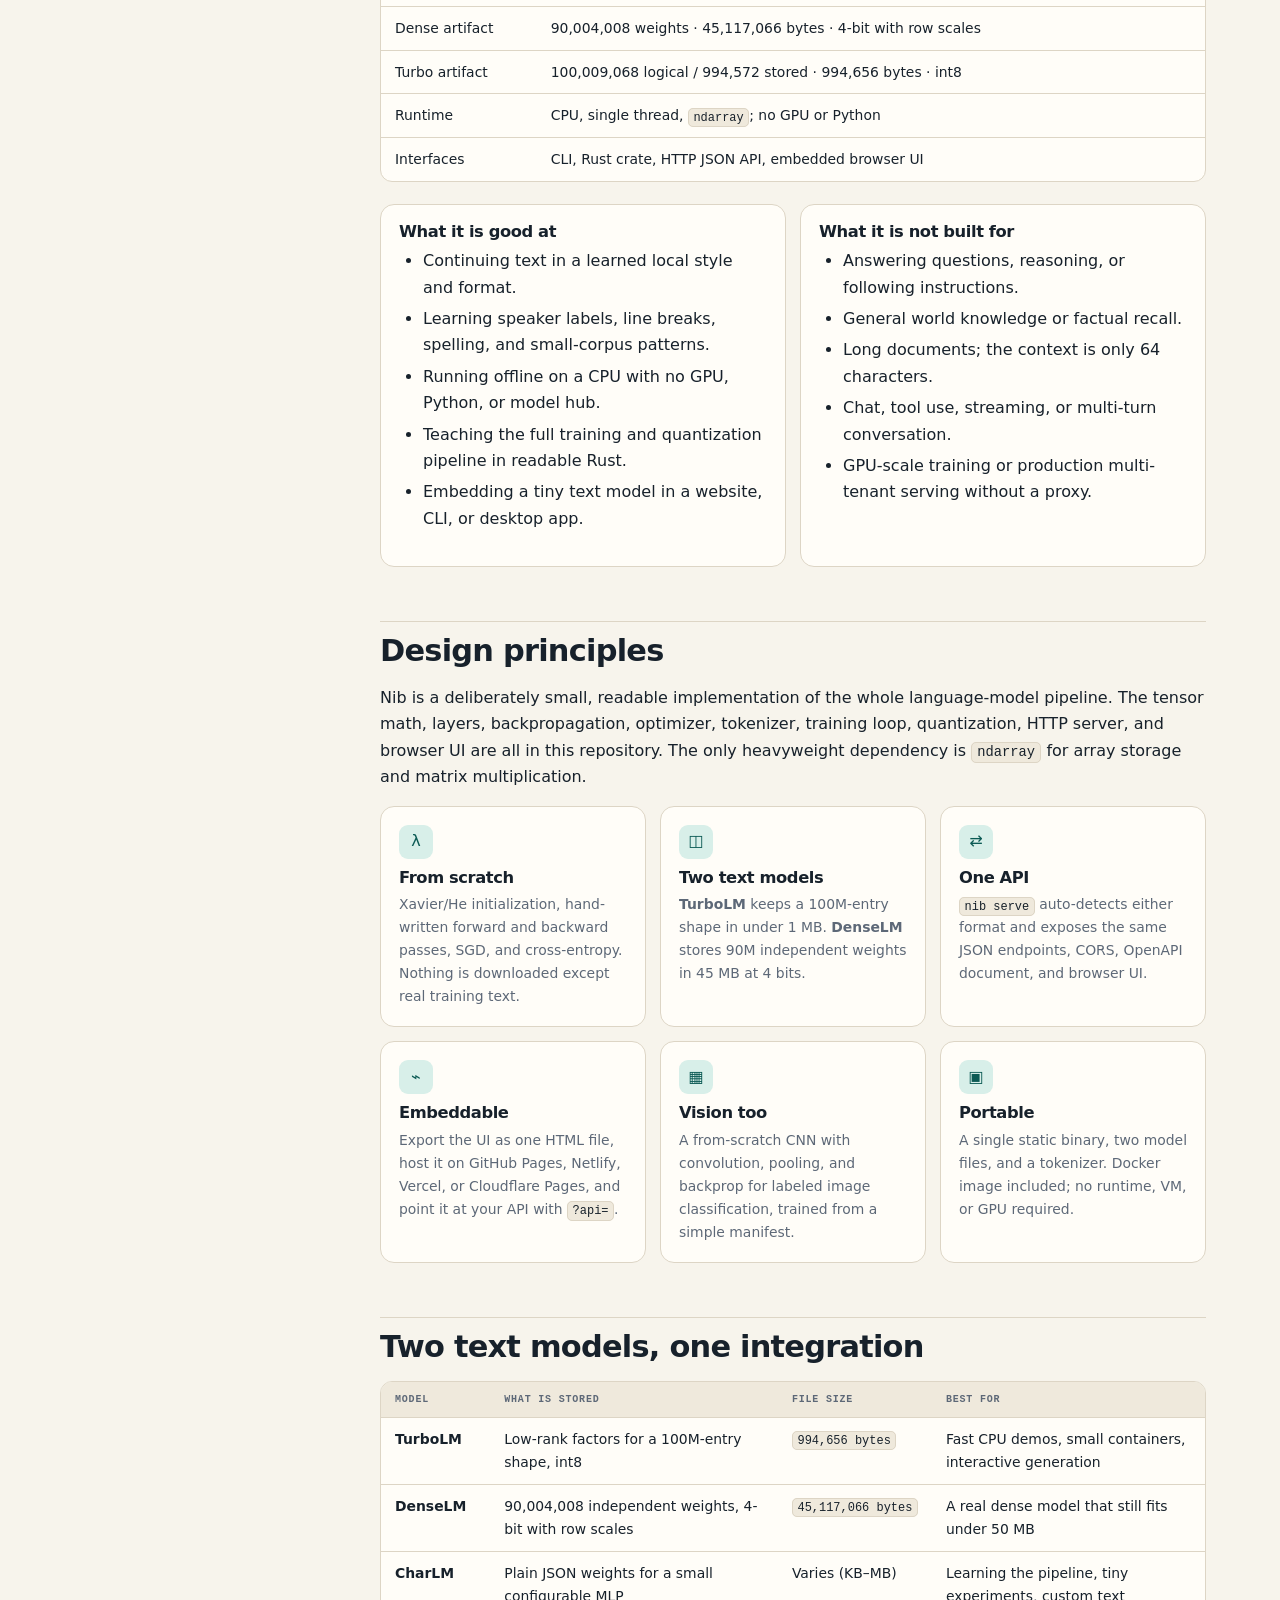
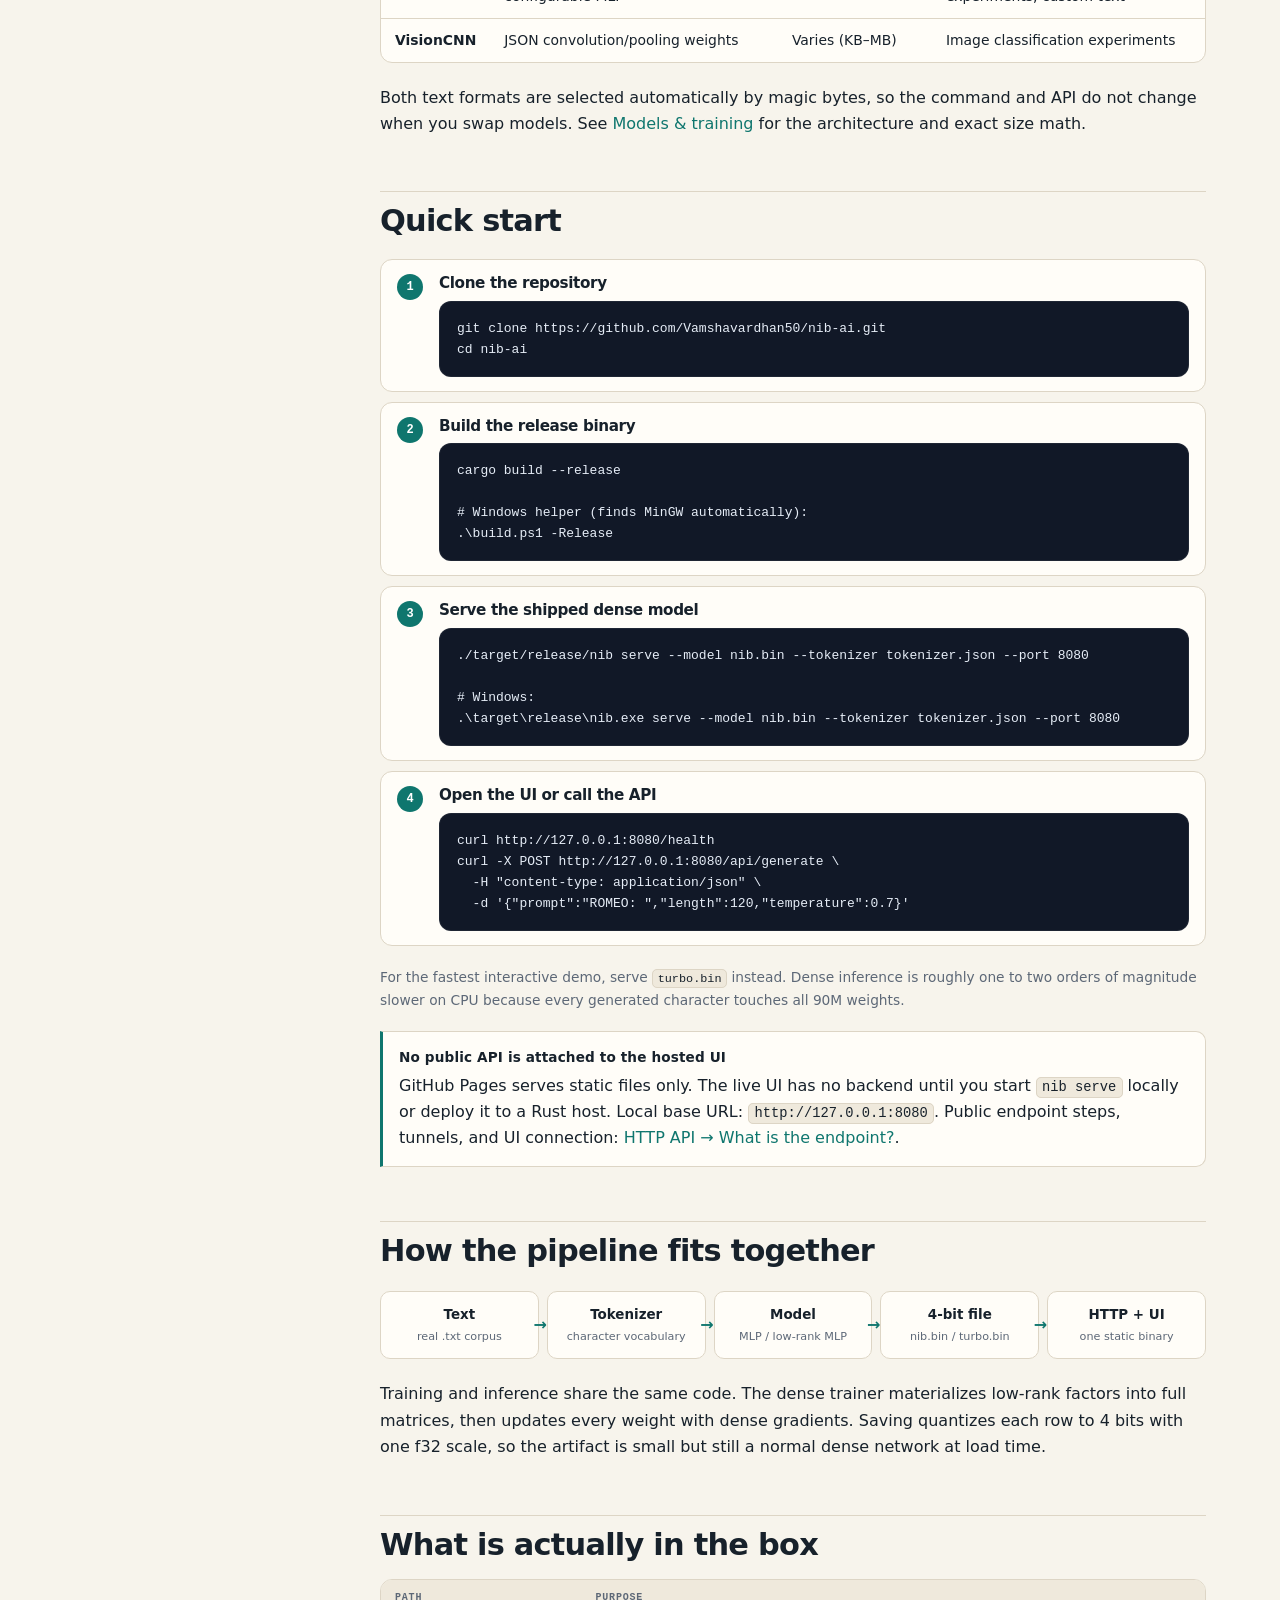
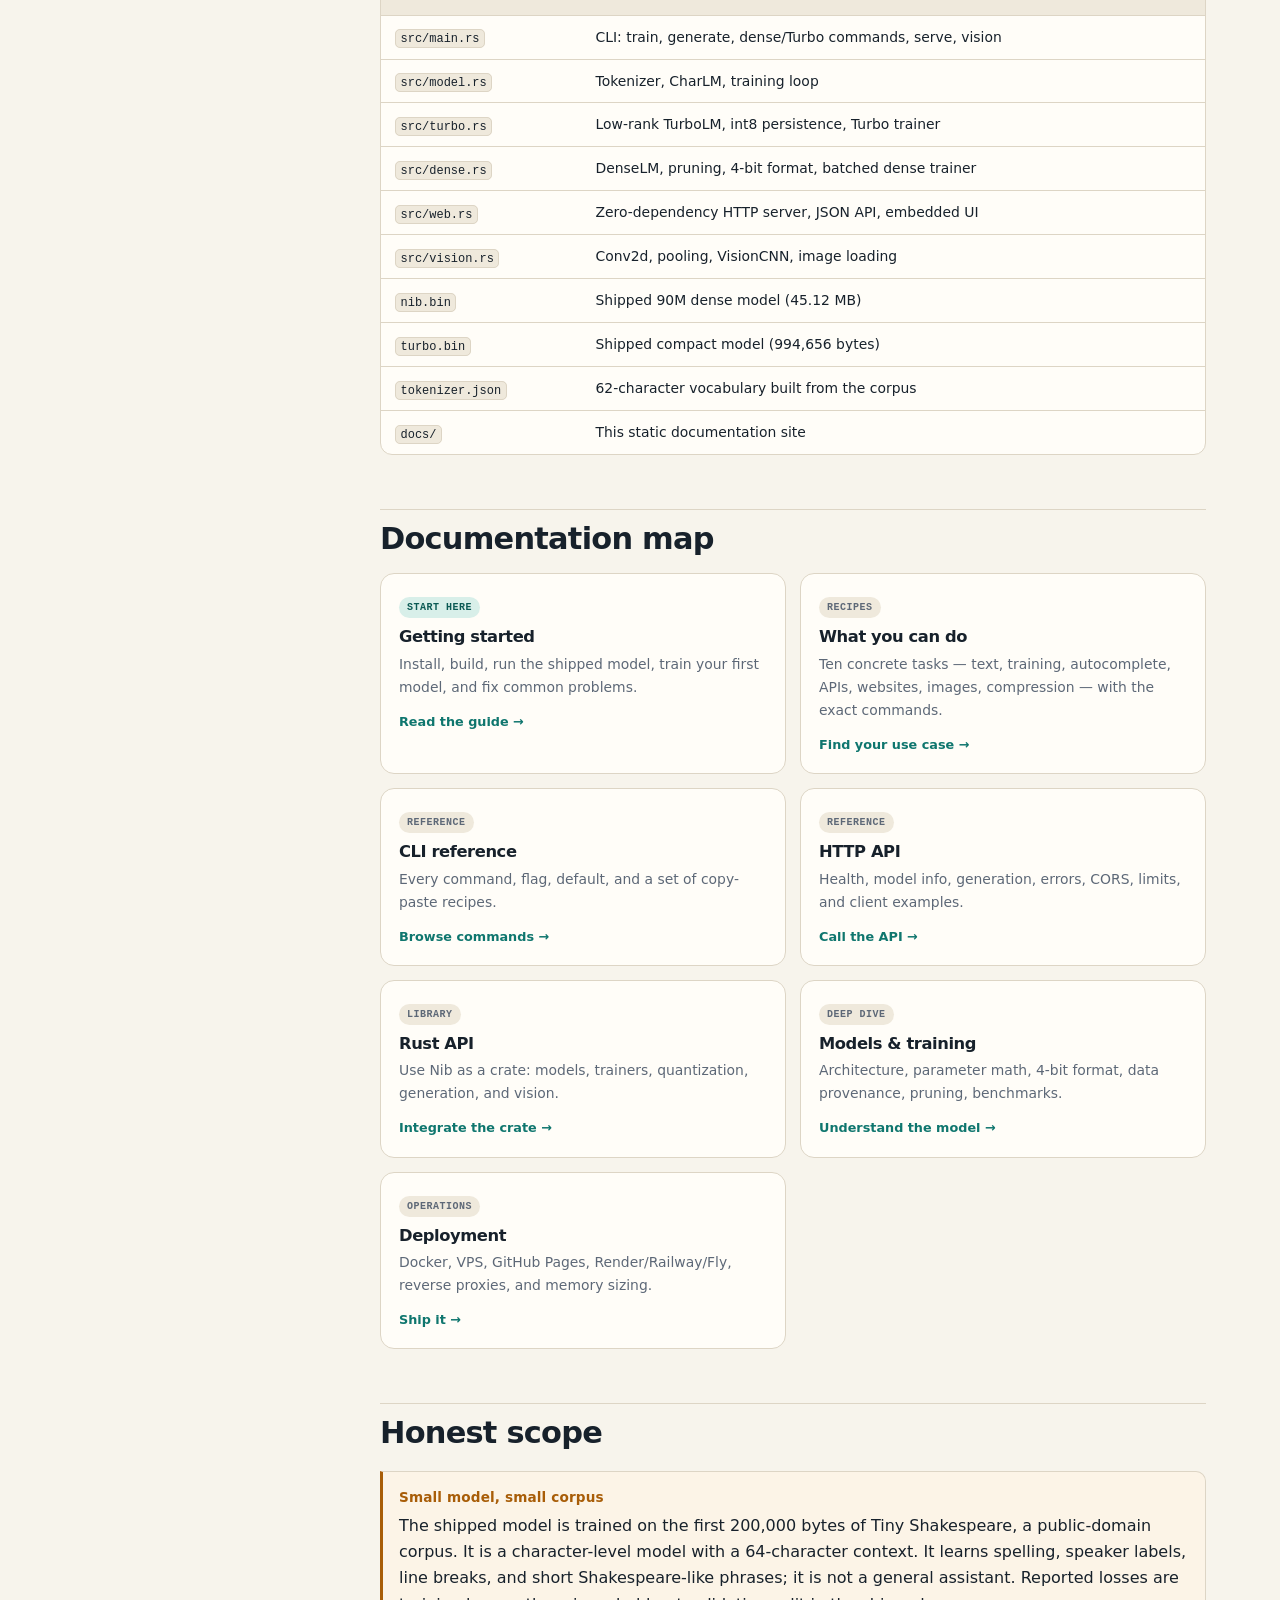
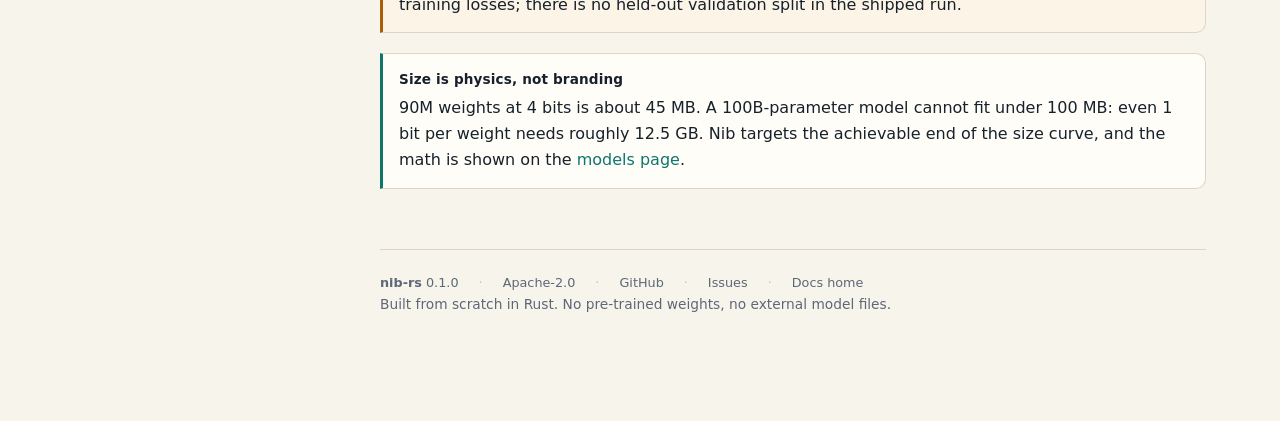
==== commit a33f080e: "docs: add model introduction and complete API endpoint guide - Overview now explains what the model " ====
--- a/docs/index.html
+++ b/docs/index.html
@@ -97,7 +97,73 @@
   </div>
 </section>
 
-<h2>What Nib is</h2>
+<h2 id="introduction">Introduction: what the model is about</h2>
+<p>
+  Nib is a <strong>from-scratch character-level language model</strong>. Give it up to 64
+  characters of text and it predicts the next character. Feed that prediction back in and it
+  writes Shakespeare-style dialogue, code-like text, or whatever pattern its training corpus
+  contains — one character at a time.
+</p>
+<p>
+  It is deliberately <strong>not a chatbot</strong> and not a general-purpose assistant. There
+  is no attention, no instruction tuning, and no world knowledge. The point is a complete
+  language-model pipeline you can read end to end, train on a laptop CPU, compress into a small
+  file, and embed in a CLI, a Rust program, an HTTP service, or any website.
+</p>
+<p>
+  Nib ships two text artifacts from the same architecture family. <strong>TurboLM</strong> is a
+  low-rank model with a 100M-entry shape stored in <strong>994,656 bytes</strong>.
+  <strong>DenseLM</strong> is a true dense model with <strong>90,004,008 independent
+  weights</strong> stored in <strong>45,117,066 bytes</strong> at 4 bits. Both use a 62-character
+  vocabulary and a 64-character context. Turbo is the fast interactive demo; Dense is the
+  artifact that actually stores every weight.
+</p>
+
+<h3>Model at a glance</h3>
+<div class="table-wrap">
+<table>
+  <thead><tr><th>Property</th><th>Value</th></tr></thead>
+  <tbody>
+    <tr><td>Task</td><td>Next-character prediction (causal character language modeling)</td></tr>
+    <tr><td>Input</td><td>64 character IDs</td></tr>
+    <tr><td>Dense architecture</td><td>Embedding 62×128 → flatten 8,192 → Linear 8,192×10,902 → ReLU → Linear 10,902×62 → softmax</td></tr>
+    <tr><td>Turbo architecture</td><td>Same MLP shape with low-rank <code>U·V</code> factors, rank 30</td></tr>
+    <tr><td>Vocabulary</td><td>62 characters: newline, space, punctuation, uppercase, lowercase</td></tr>
+    <tr><td>Context</td><td>64 characters; longer prompts are truncated from the left</td></tr>
+    <tr><td>Training data</td><td>First 200,000 bytes of Tiny Shakespeare (public domain)</td></tr>
+    <tr><td>Training</td><td>Hand-written forward/backward passes, cross-entropy loss, SGD</td></tr>
+    <tr><td>Dense artifact</td><td>90,004,008 weights · 45,117,066 bytes · 4-bit with row scales</td></tr>
+    <tr><td>Turbo artifact</td><td>100,009,068 logical / 994,572 stored · 994,656 bytes · int8</td></tr>
+    <tr><td>Runtime</td><td>CPU, single thread, <code>ndarray</code>; no GPU or Python</td></tr>
+    <tr><td>Interfaces</td><td>CLI, Rust crate, HTTP JSON API, embedded browser UI</td></tr>
+  </tbody>
+</table>
+</div>
+
+<div class="grid two">
+  <div class="card">
+    <h3>What it is good at</h3>
+    <ul>
+      <li>Continuing text in a learned local style and format.</li>
+      <li>Learning speaker labels, line breaks, spelling, and small-corpus patterns.</li>
+      <li>Running offline on a CPU with no GPU, Python, or model hub.</li>
+      <li>Teaching the full training and quantization pipeline in readable Rust.</li>
+      <li>Embedding a tiny text model in a website, CLI, or desktop app.</li>
+    </ul>
+  </div>
+  <div class="card">
+    <h3>What it is not built for</h3>
+    <ul>
+      <li>Answering questions, reasoning, or following instructions.</li>
+      <li>General world knowledge or factual recall.</li>
+      <li>Long documents; the context is only 64 characters.</li>
+      <li>Chat, tool use, streaming, or multi-turn conversation.</li>
+      <li>GPU-scale training or production multi-tenant serving without a proxy.</li>
+    </ul>
+  </div>
+</div>
+
+<h2>Design principles</h2>
 <p>
   Nib is a deliberately small, readable implementation of the whole language-model pipeline.
   The tensor math, layers, backpropagation, optimizer, tokenizer, training loop, quantization,
@@ -220,6 +286,15 @@
   roughly one to two orders of magnitude slower on CPU because every generated character
   touches all 90M weights.
 </p>
+<div class="callout">
+  <strong>No public API is attached to the hosted UI</strong>
+  <p>
+    GitHub Pages serves static files only. The live UI has no backend until you start
+    <code>nib serve</code> locally or deploy it to a Rust host. Local base URL:
+    <code>http://127.0.0.1:8080</code>. Public endpoint steps, tunnels, and UI connection:
+    <a href="http-api.html#endpoint">HTTP API → What is the endpoint?</a>.
+  </p>
+</div>
 
 <h2>How the pipeline fits together</h2>
 <div class="pipeline">
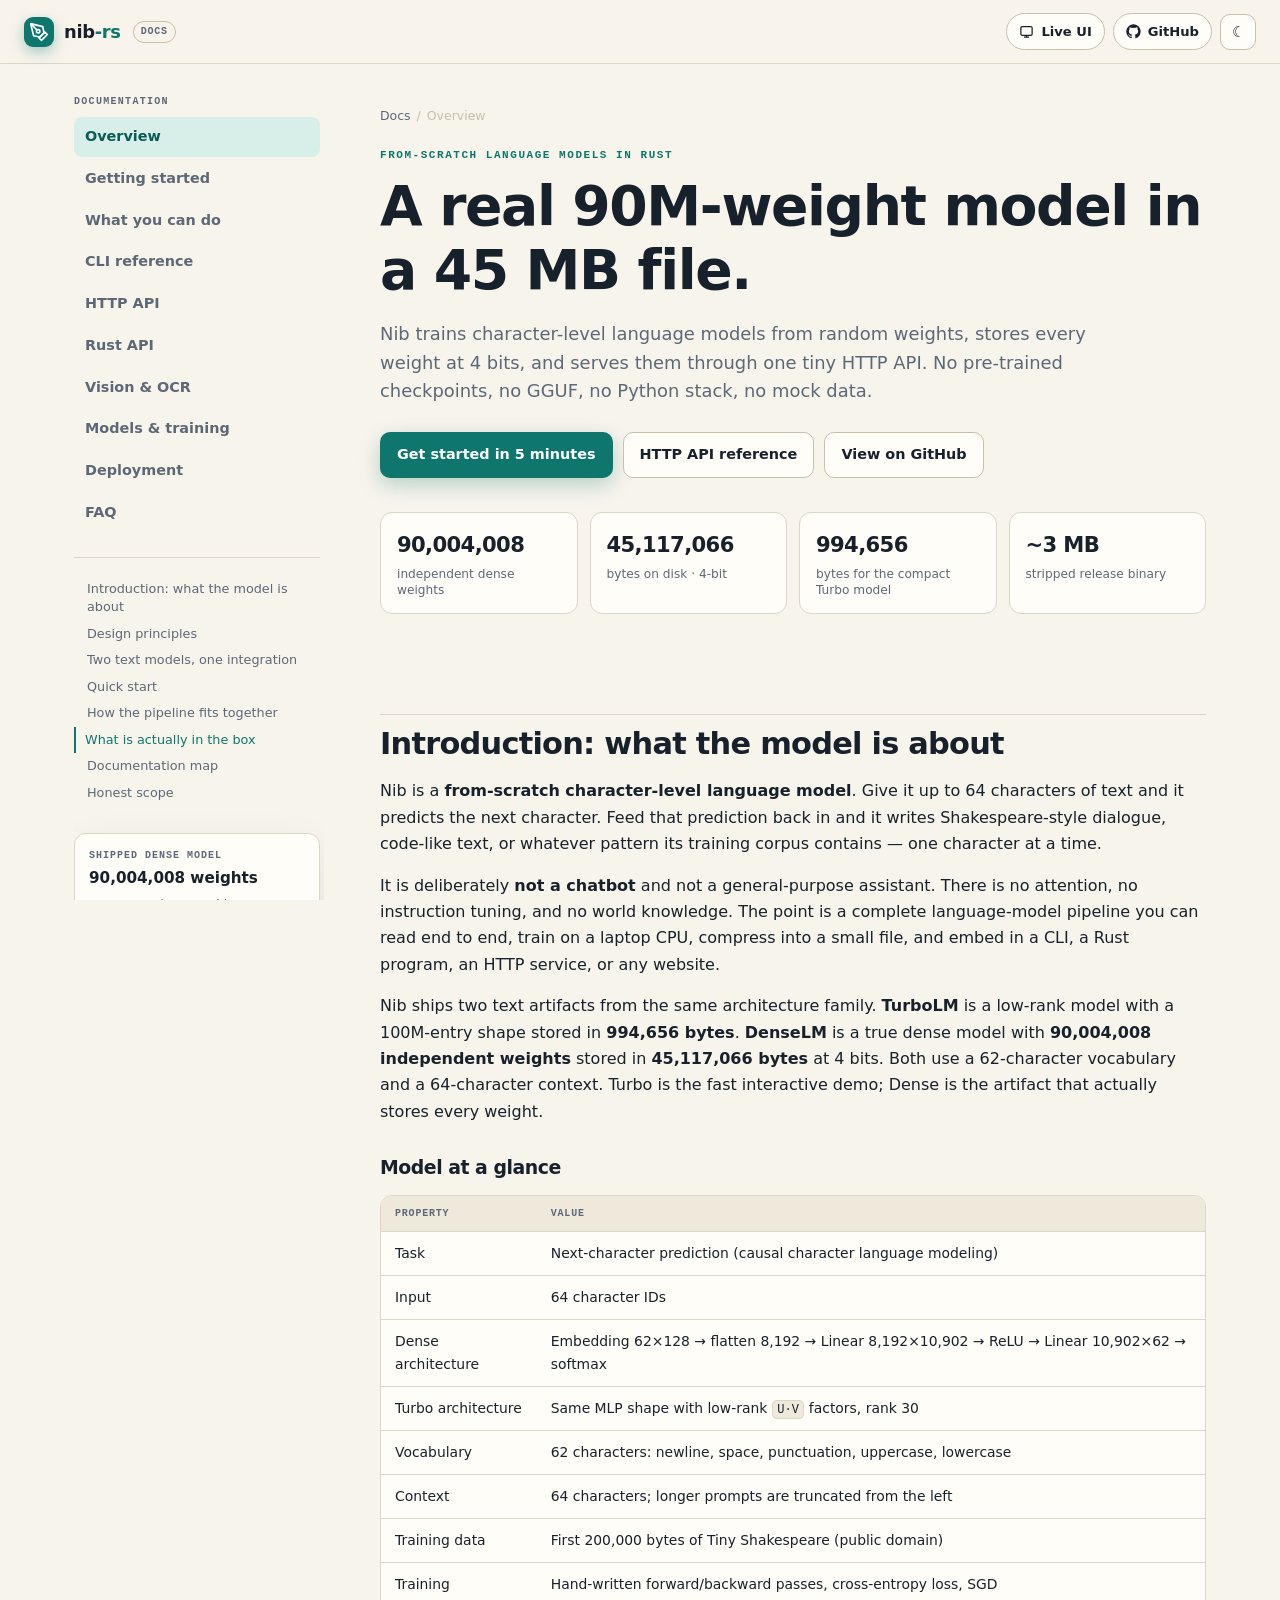
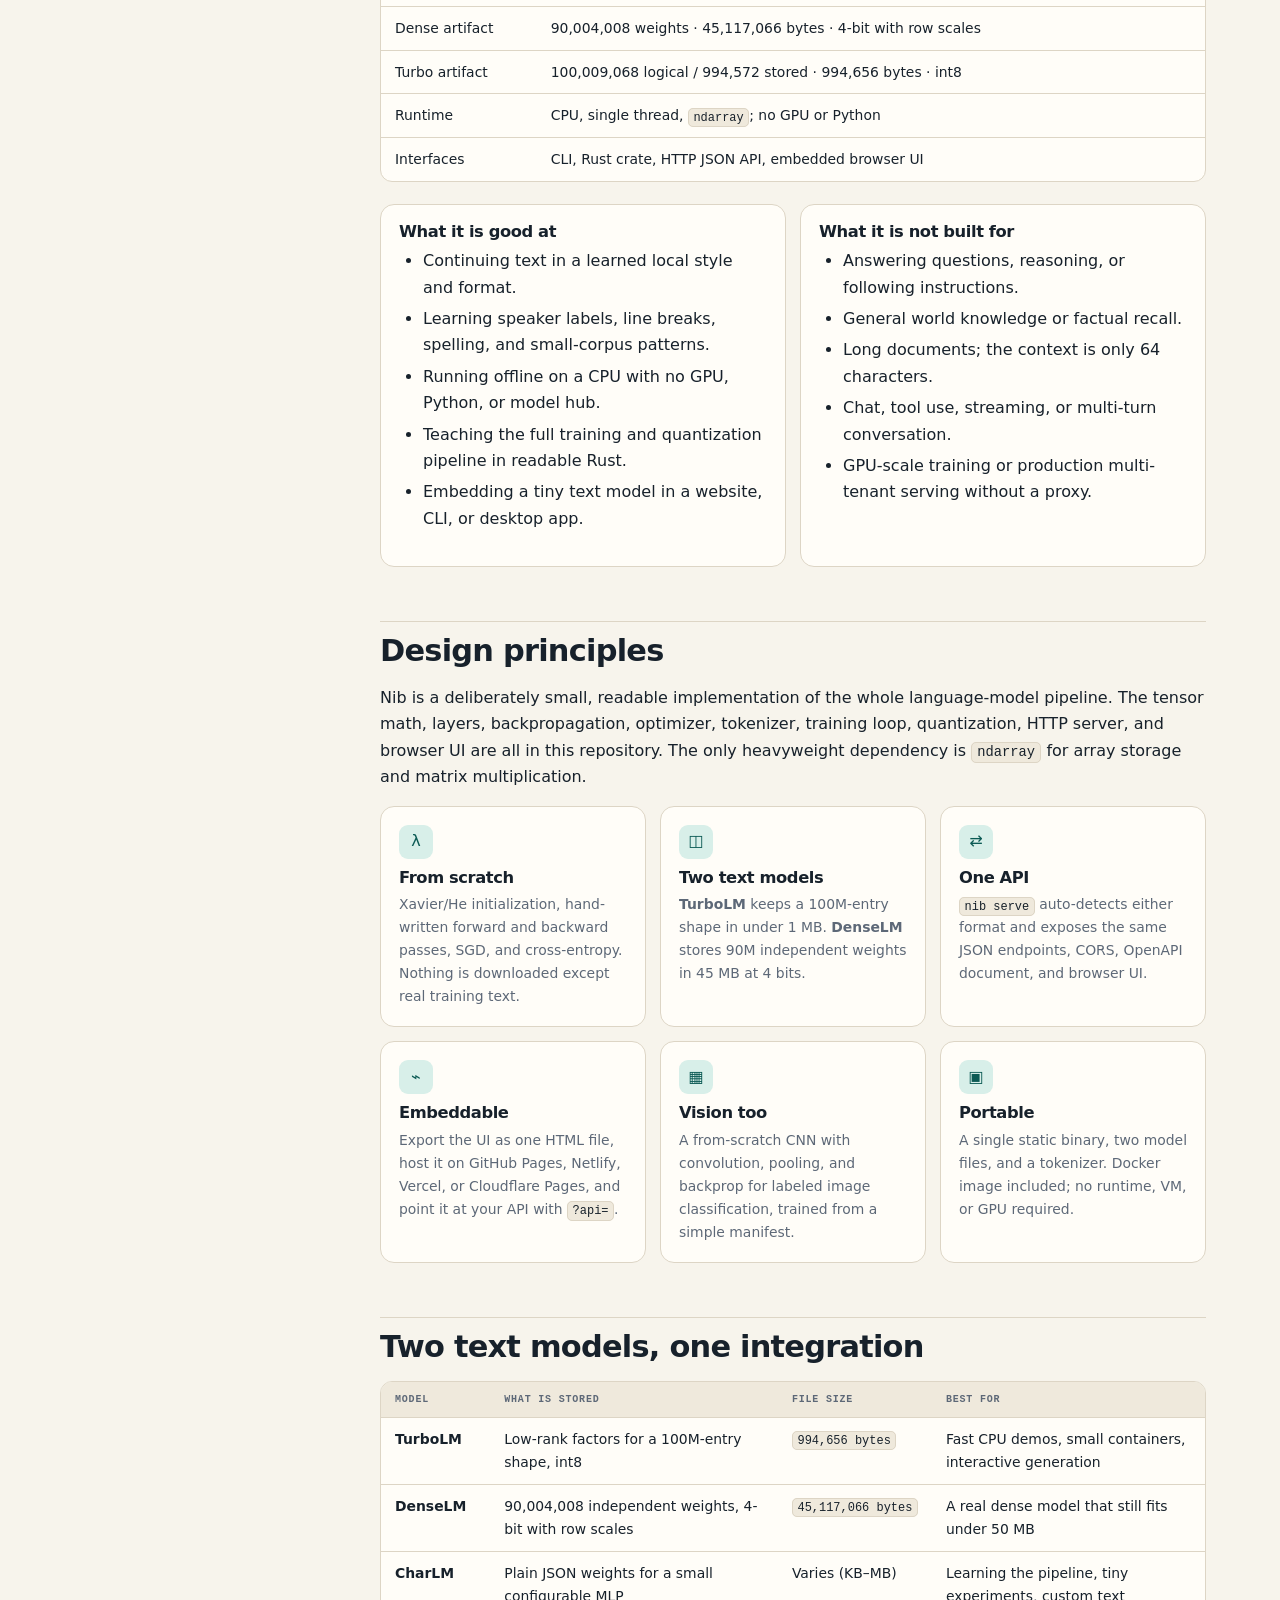
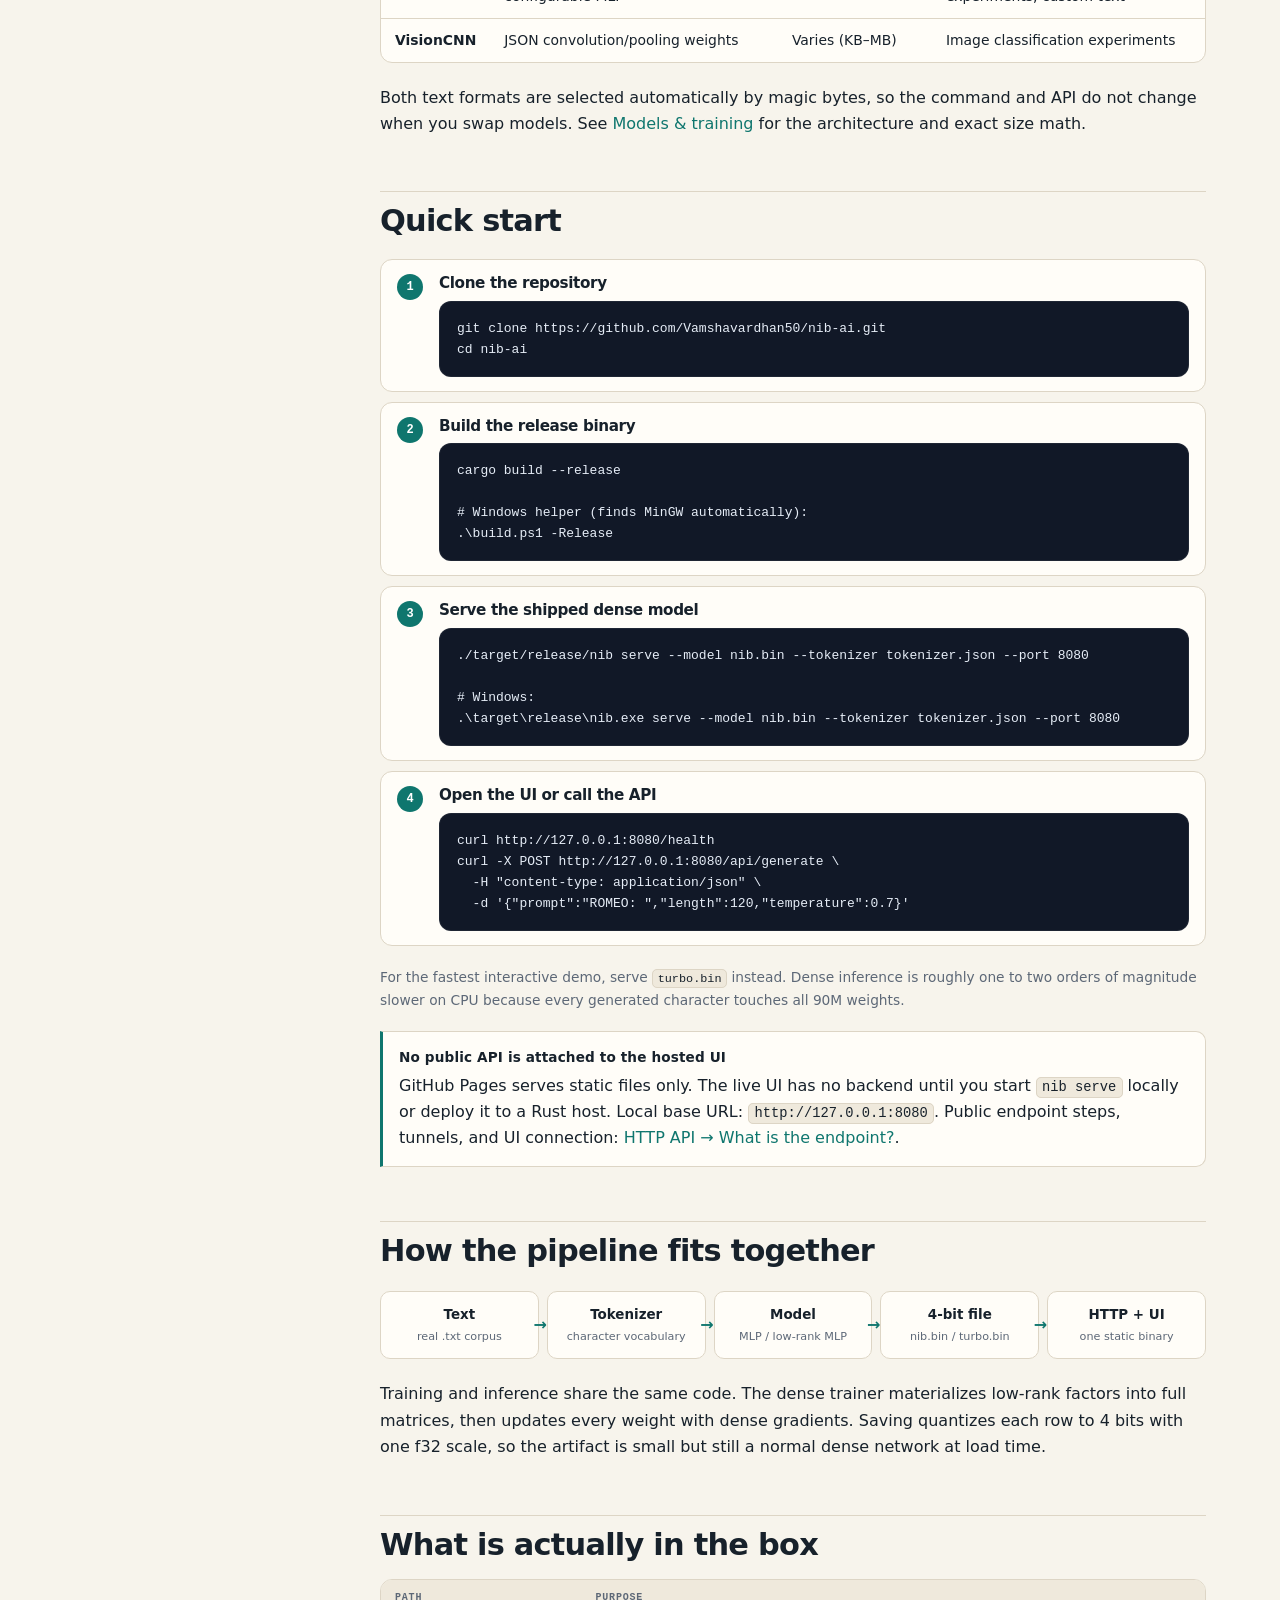
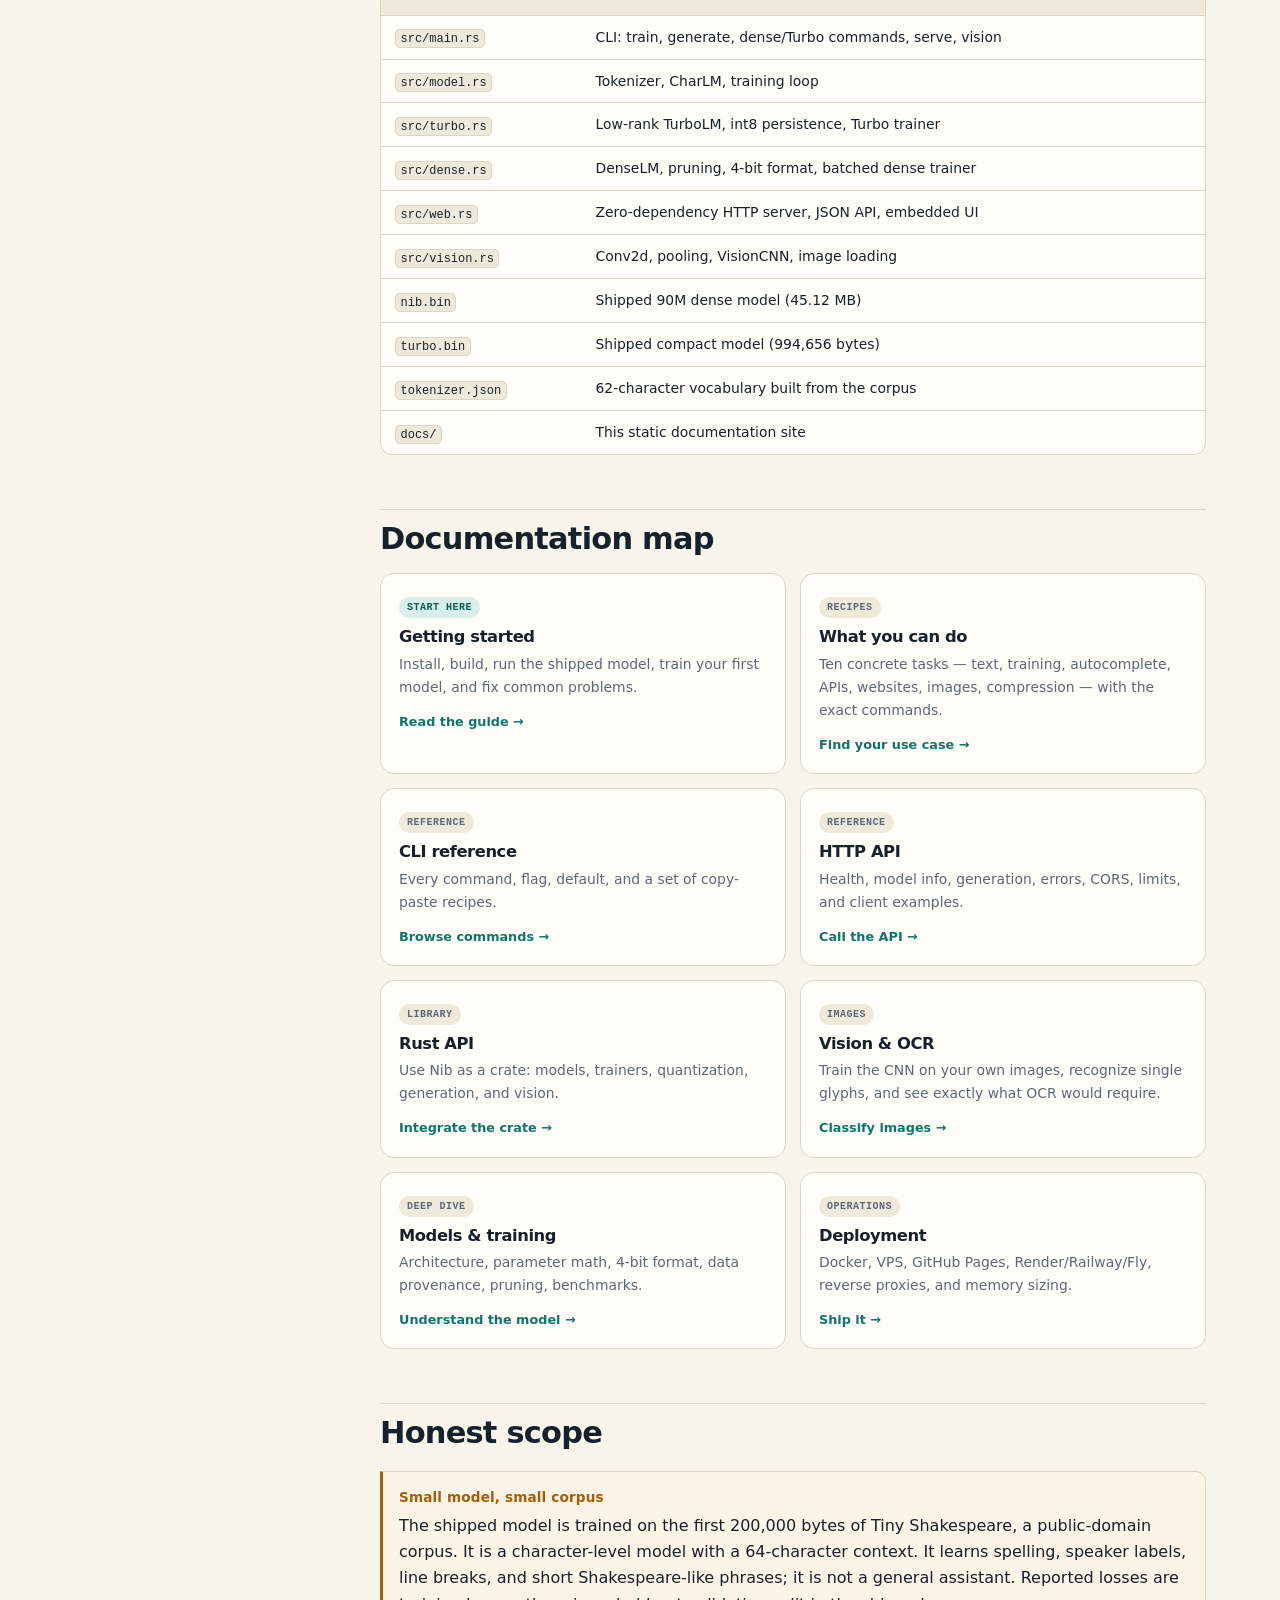
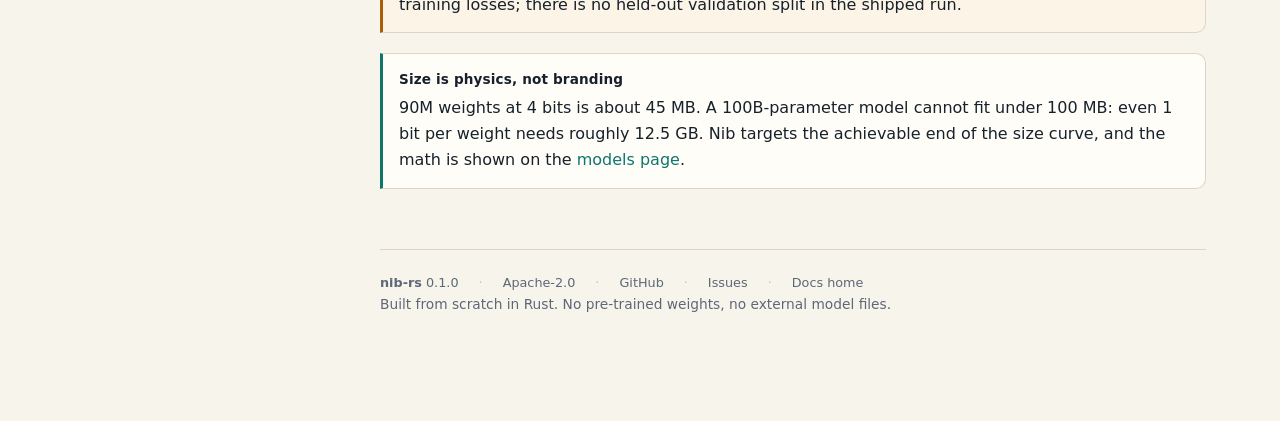
==== commit 7aae3b25: "docs: add vision and OCR guide with a measured digit example - New docs/vision.html: what the CNN ca" ====
--- a/docs/index.html
+++ b/docs/index.html
@@ -60,6 +60,7 @@
         <a href="cli.html">CLI reference</a>
         <a href="http-api.html">HTTP API</a>
         <a href="rust-api.html">Rust API</a>
+        <a href="vision.html">Vision &amp; OCR</a>
         <a href="models.html">Models &amp; training</a>
         <a href="deployment.html">Deployment</a>
         <a href="faq.html">FAQ</a>
@@ -362,6 +363,12 @@
     <p>Use Nib as a crate: models, trainers, quantization, generation, and vision.</p>
     <div class="card-arrow">Integrate the crate →</div>
   </a>
+  <a class="card" href="vision.html">
+    <span class="badge plain">Images</span>
+    <h3>Vision &amp; OCR</h3>
+    <p>Train the CNN on your own images, recognize single glyphs, and see exactly what OCR would require.</p>
+    <div class="card-arrow">Classify images →</div>
+  </a>
   <a class="card" href="models.html">
     <span class="badge plain">Deep dive</span>
     <h3>Models &amp; training</h3>
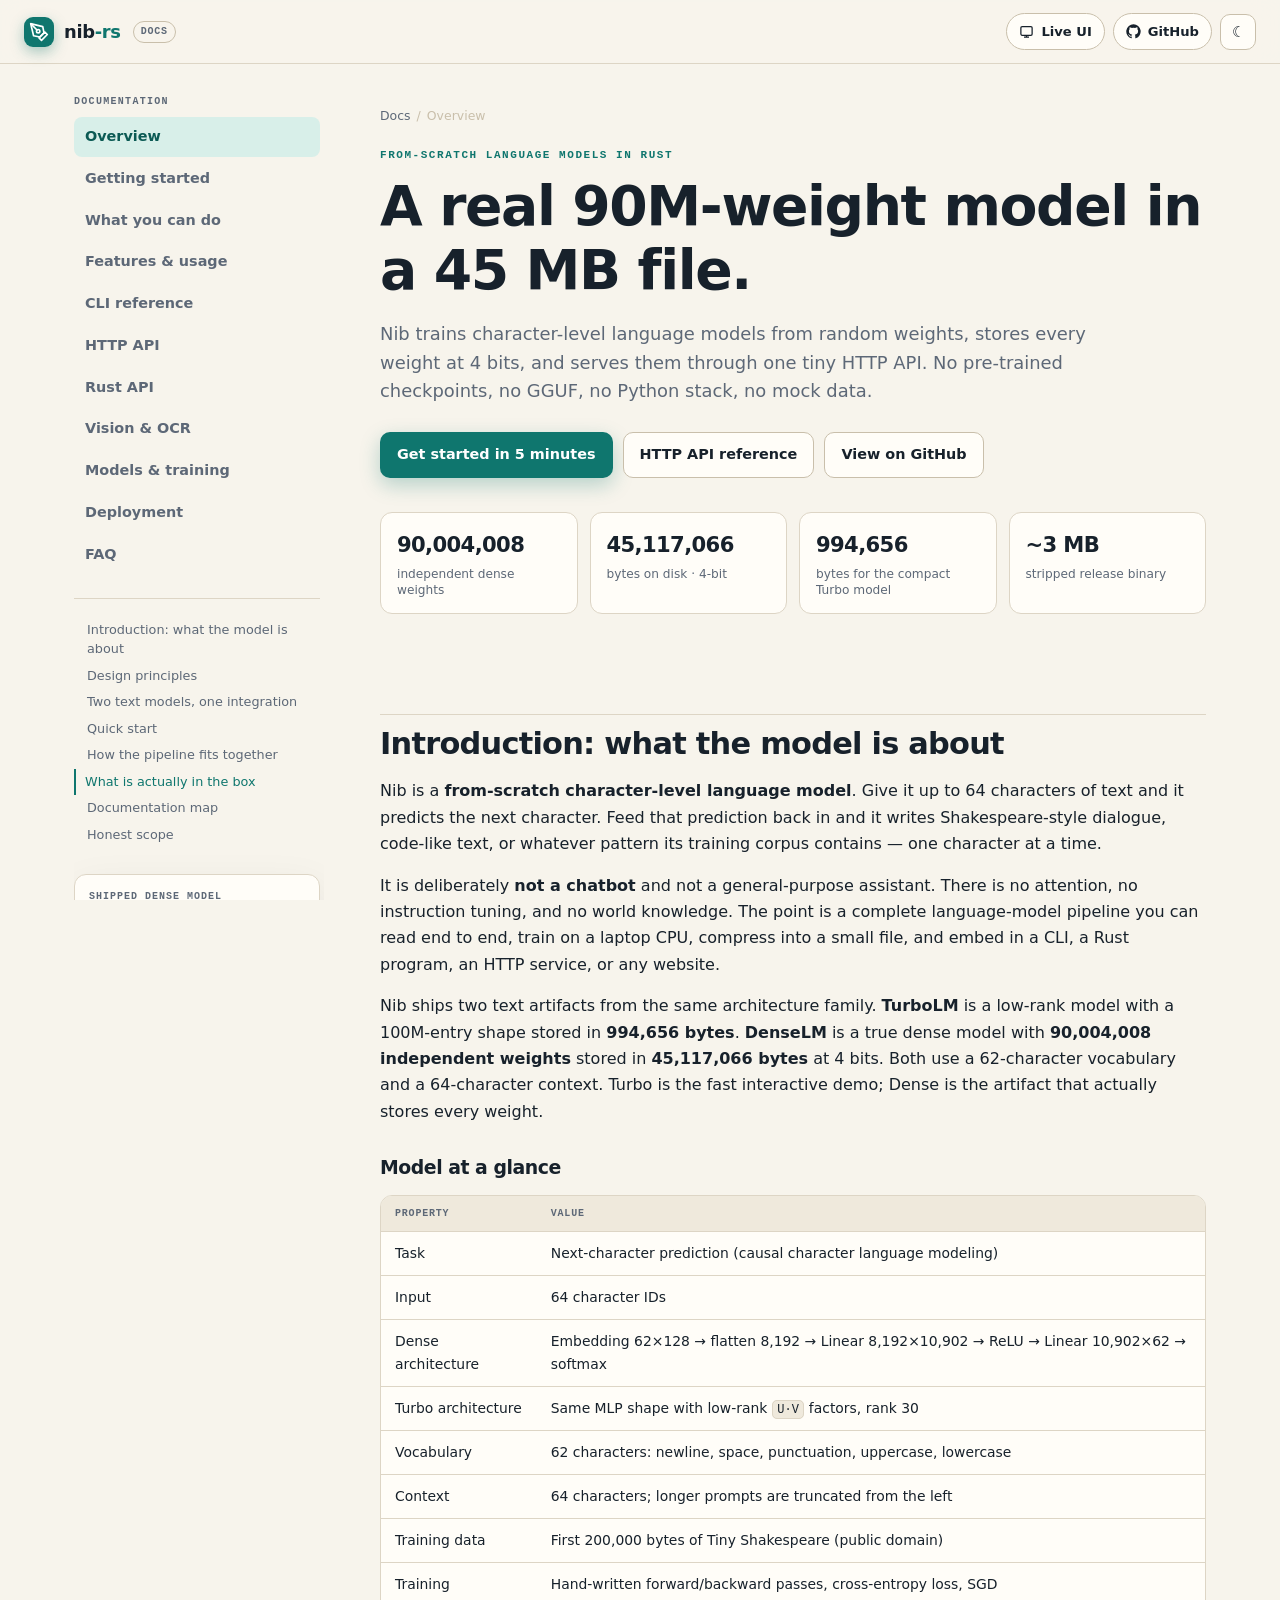
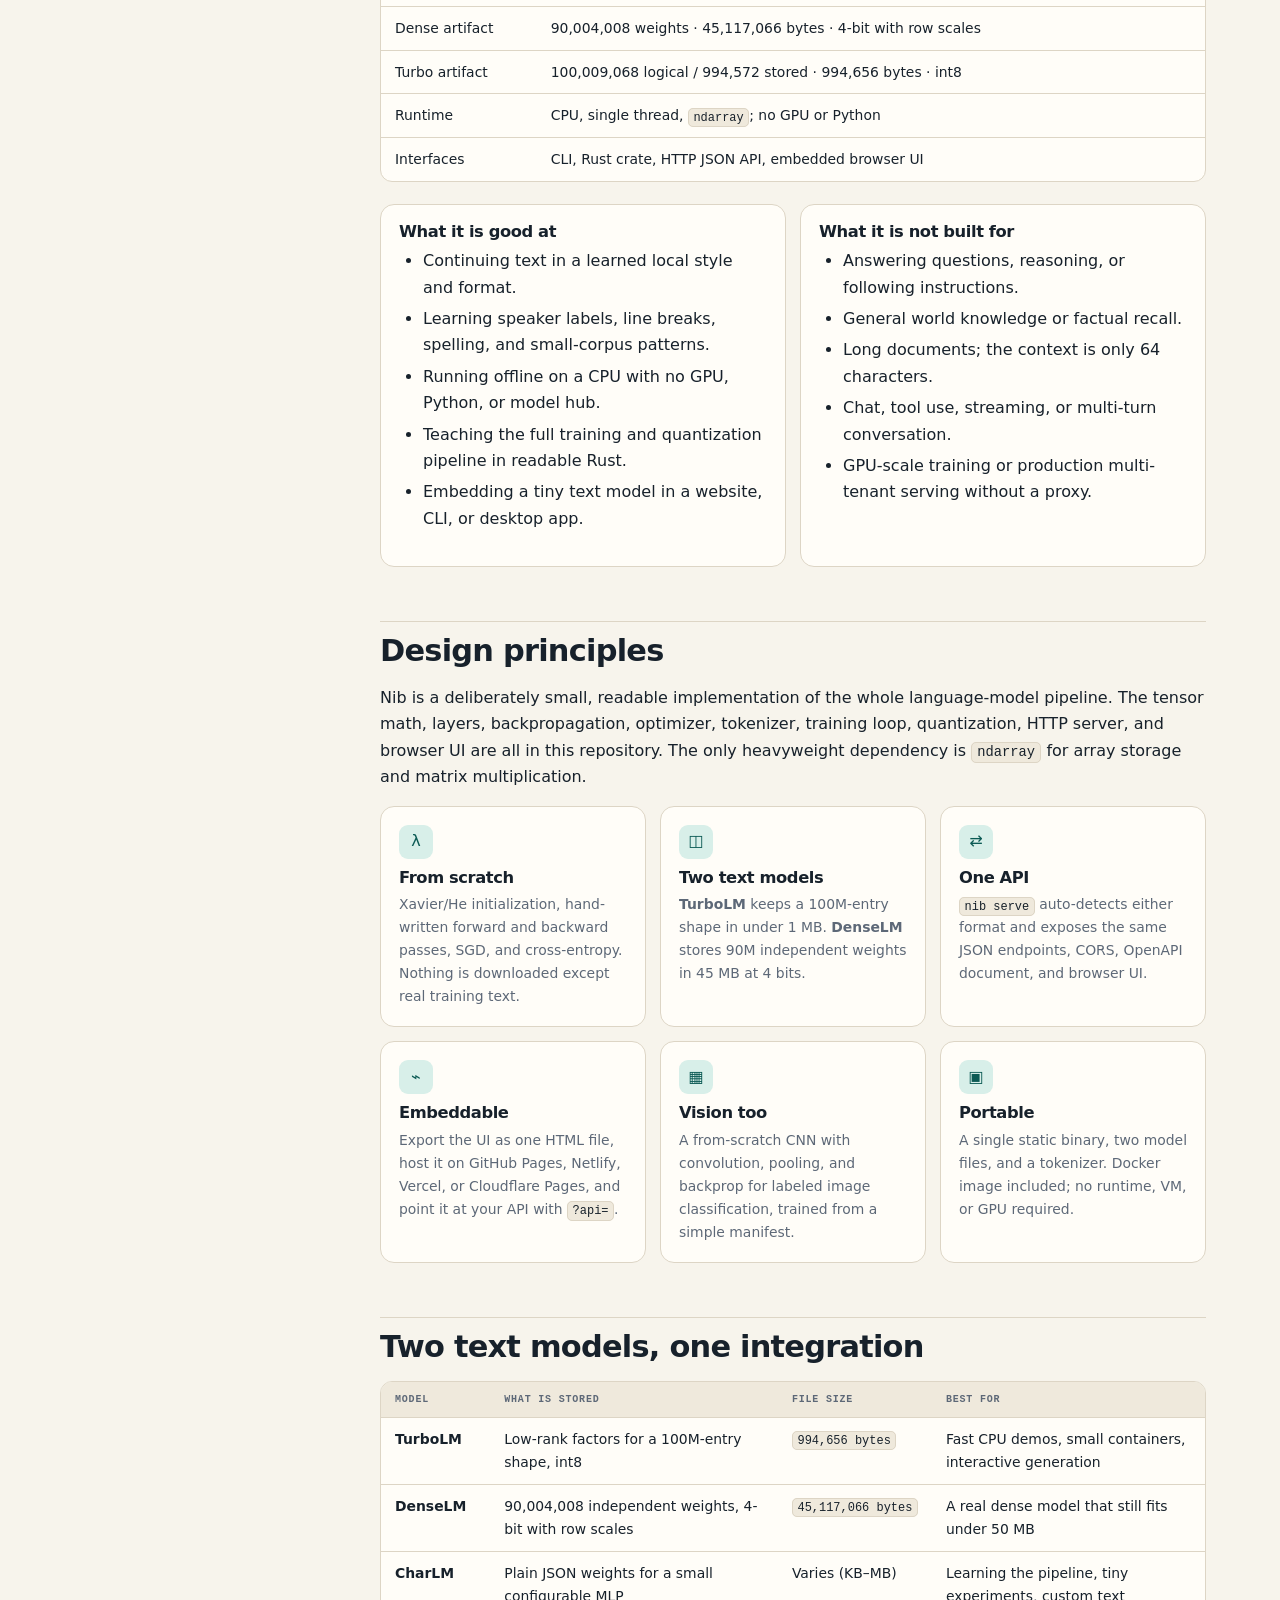
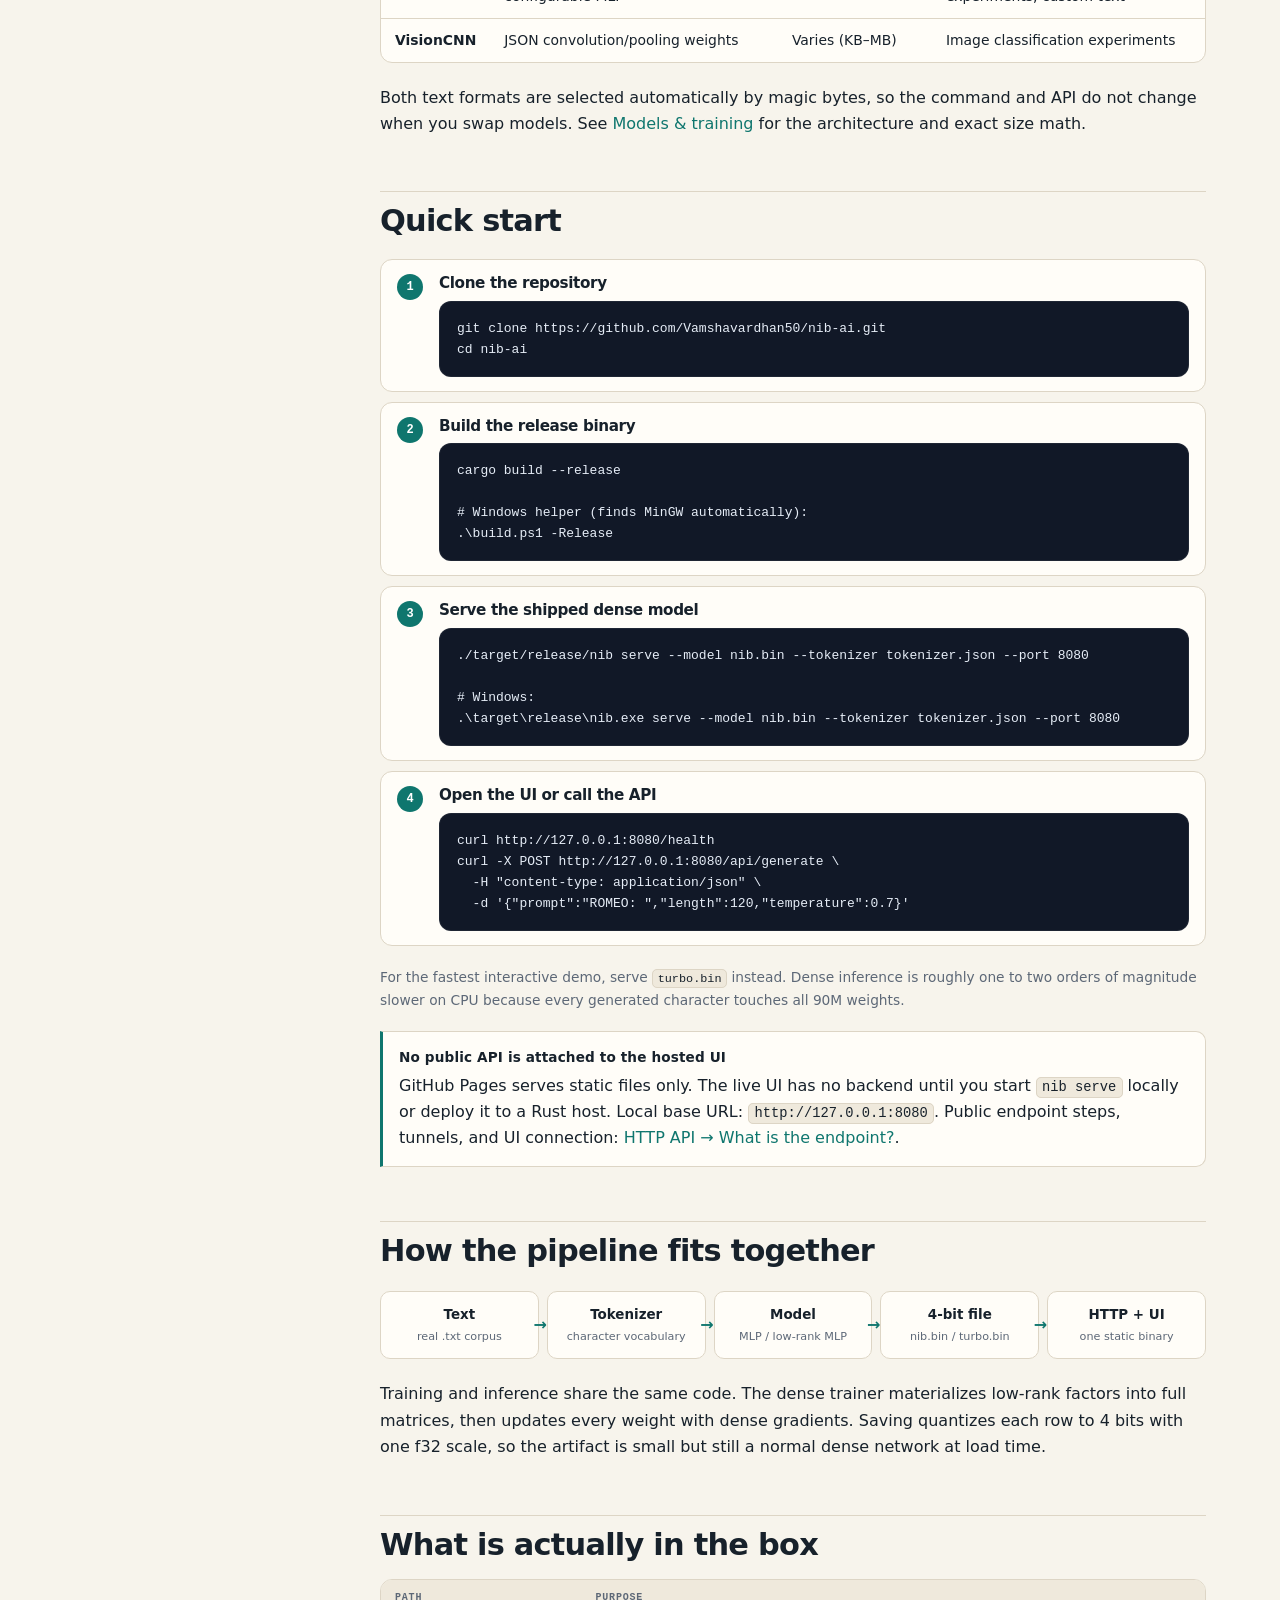
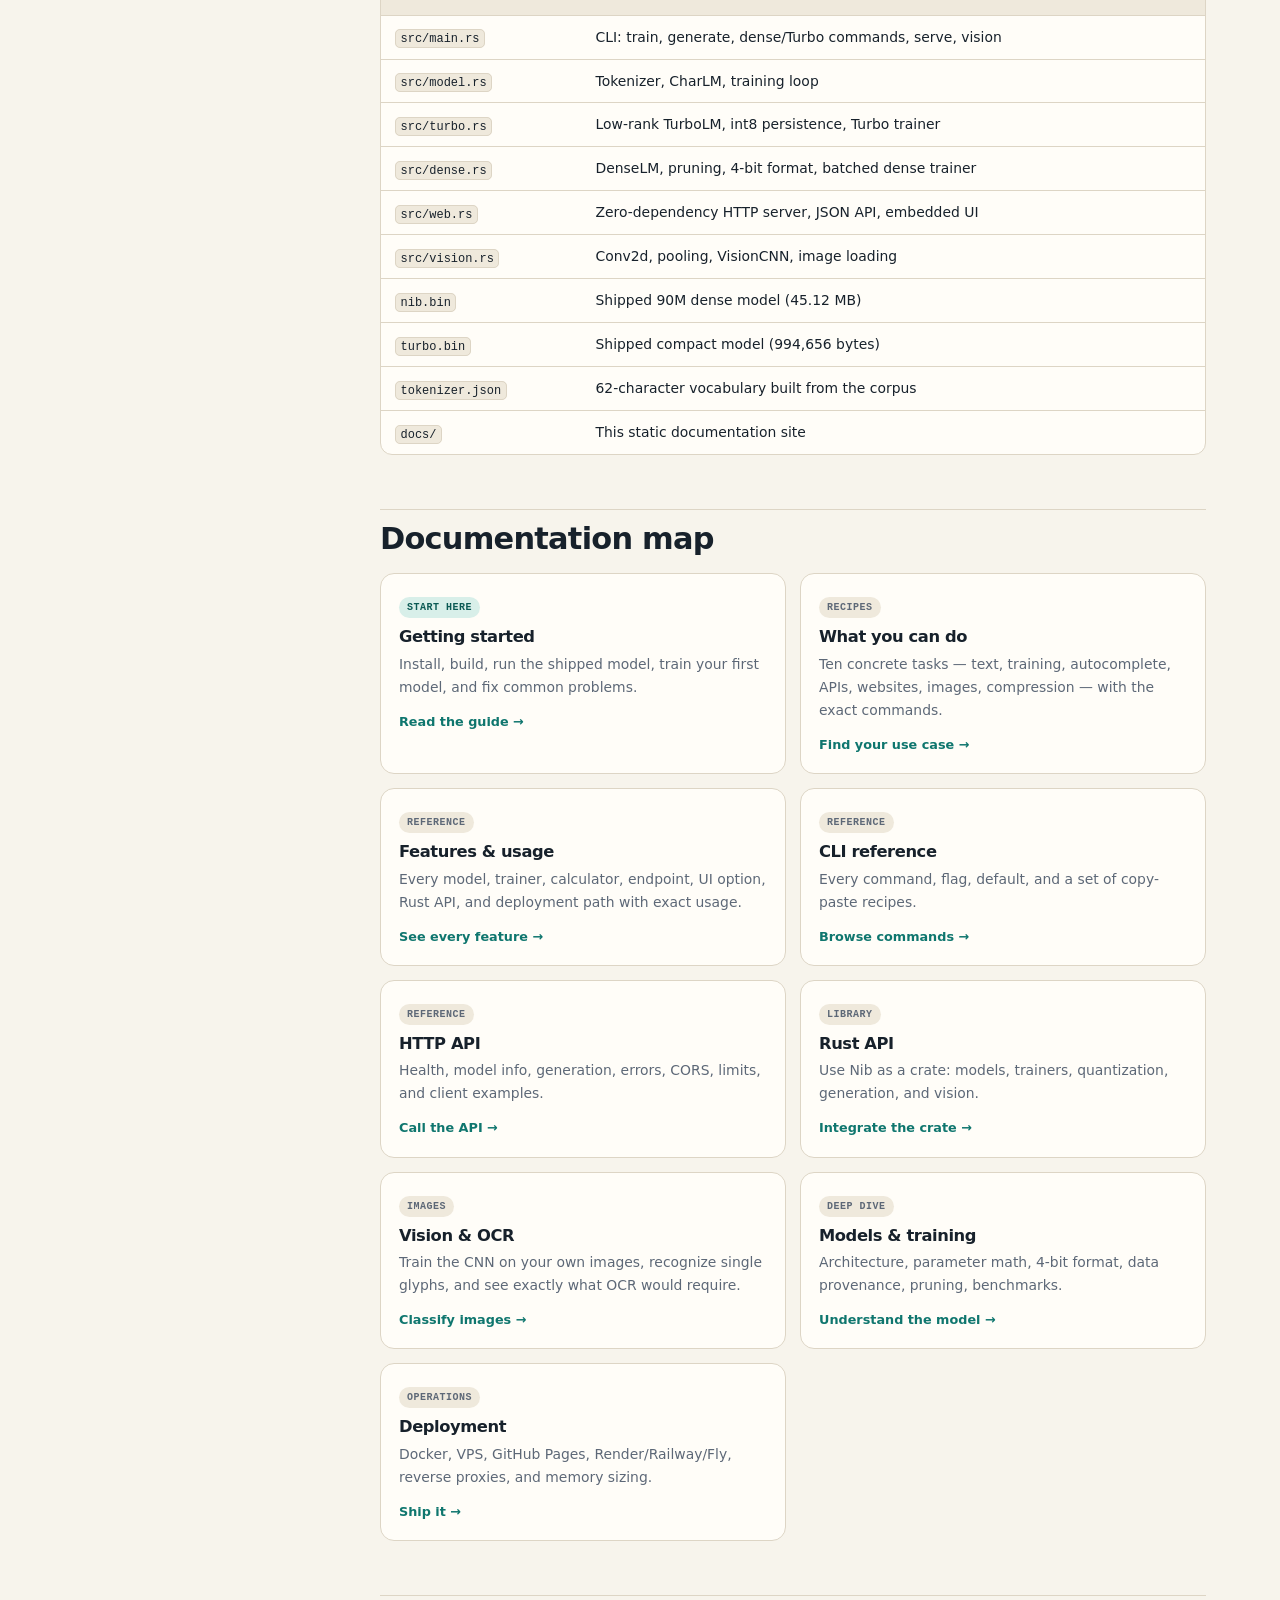
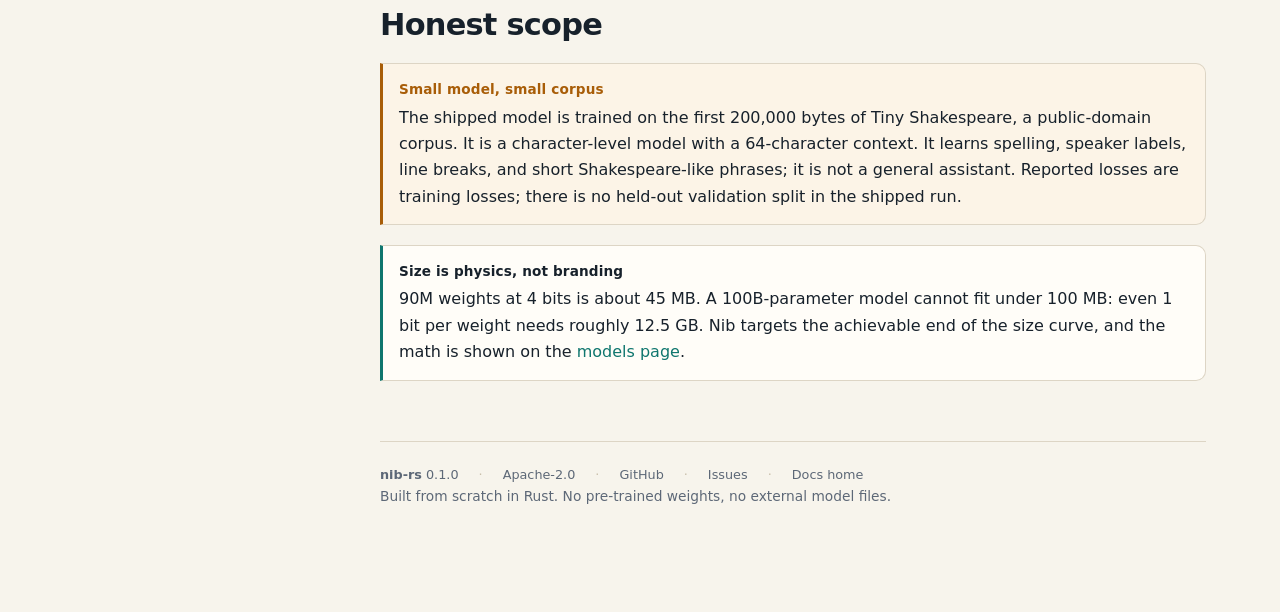
==== commit 782fc0f5: "docs: add a complete features and usage guide - New docs/features.html maps all four model families," ====
--- a/docs/index.html
+++ b/docs/index.html
@@ -57,6 +57,7 @@
       <a href="index.html">Overview</a>
         <a href="getting-started.html">Getting started</a>
         <a href="use-cases.html">What you can do</a>
+        <a href="features.html">Features &amp; usage</a>
         <a href="cli.html">CLI reference</a>
         <a href="http-api.html">HTTP API</a>
         <a href="rust-api.html">Rust API</a>
@@ -345,6 +346,12 @@
     <p>Ten concrete tasks — text, training, autocomplete, APIs, websites, images, compression — with the exact commands.</p>
     <div class="card-arrow">Find your use case →</div>
   </a>
+  <a class="card" href="features.html">
+    <span class="badge plain">Reference</span>
+    <h3>Features &amp; usage</h3>
+    <p>Every model, trainer, calculator, endpoint, UI option, Rust API, and deployment path with exact usage.</p>
+    <div class="card-arrow">See every feature →</div>
+  </a>
   <a class="card" href="cli.html">
     <span class="badge plain">Reference</span>
     <h3>CLI reference</h3>
